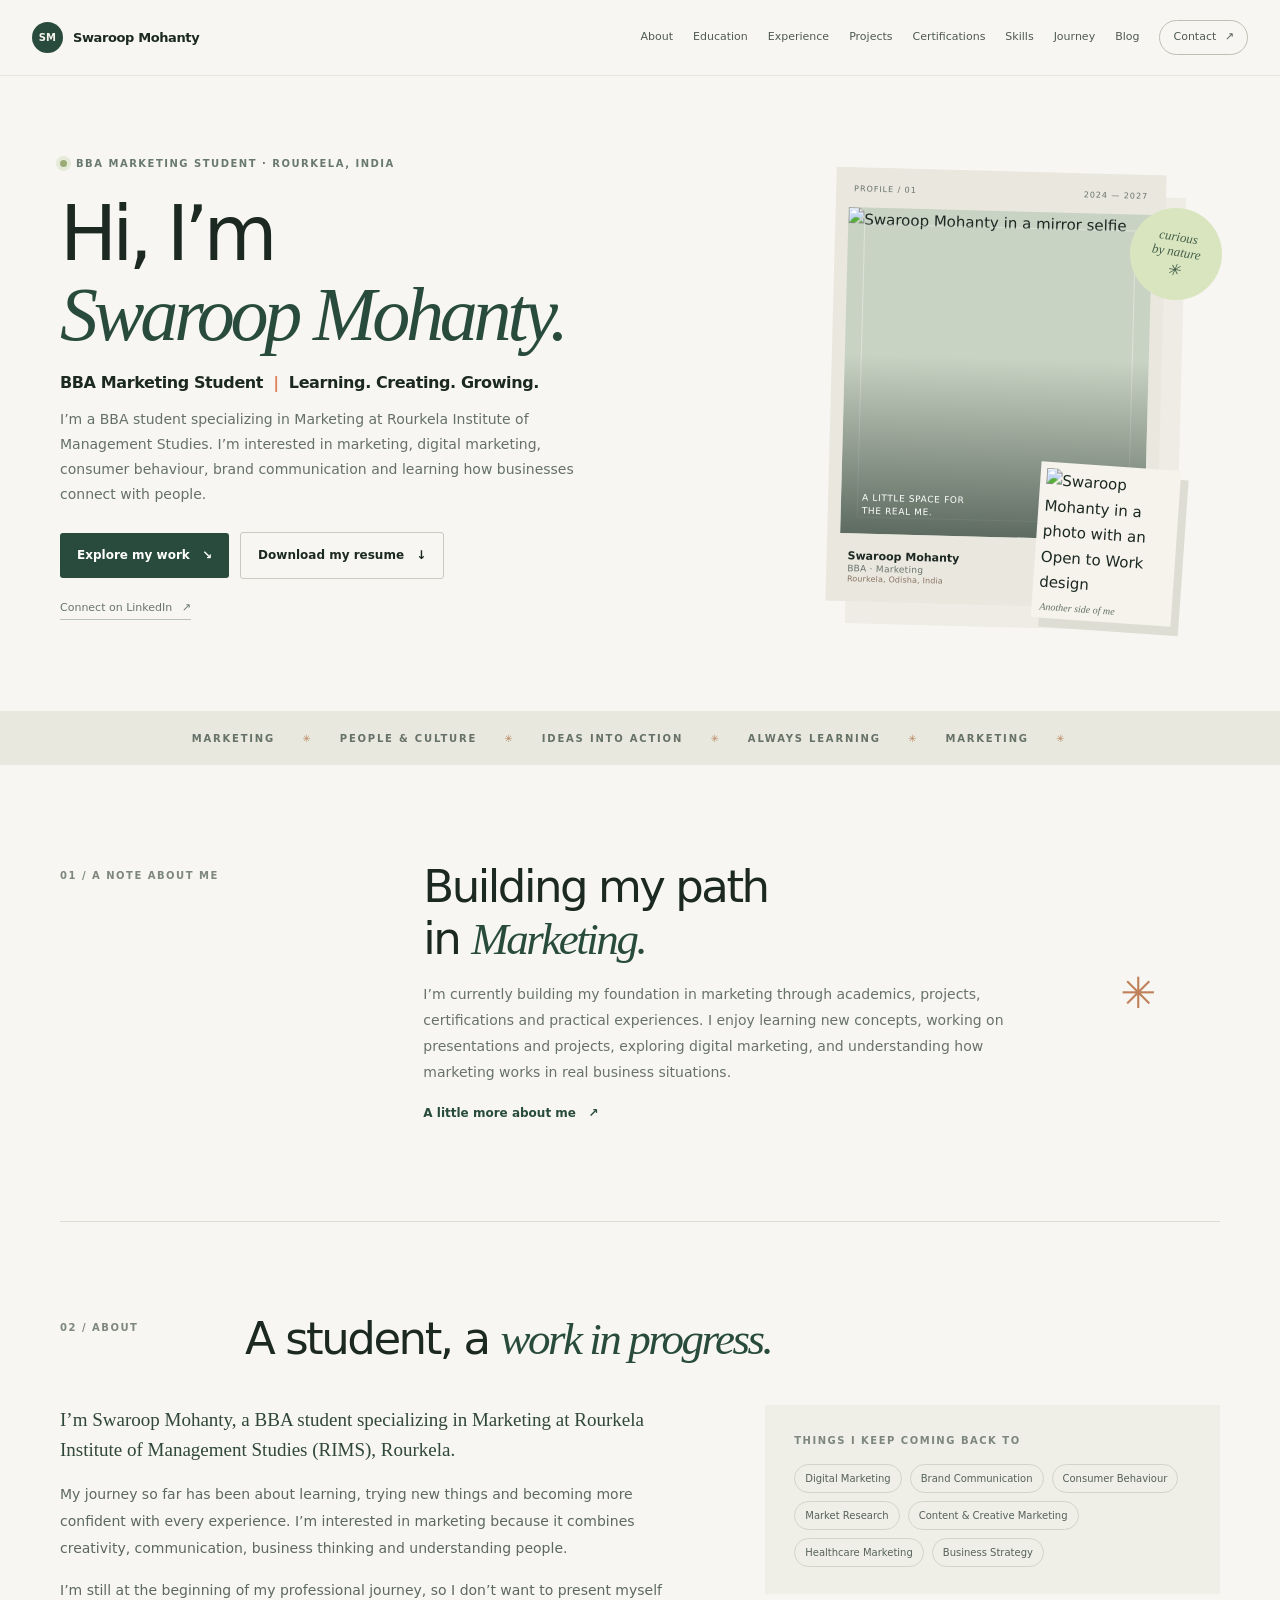
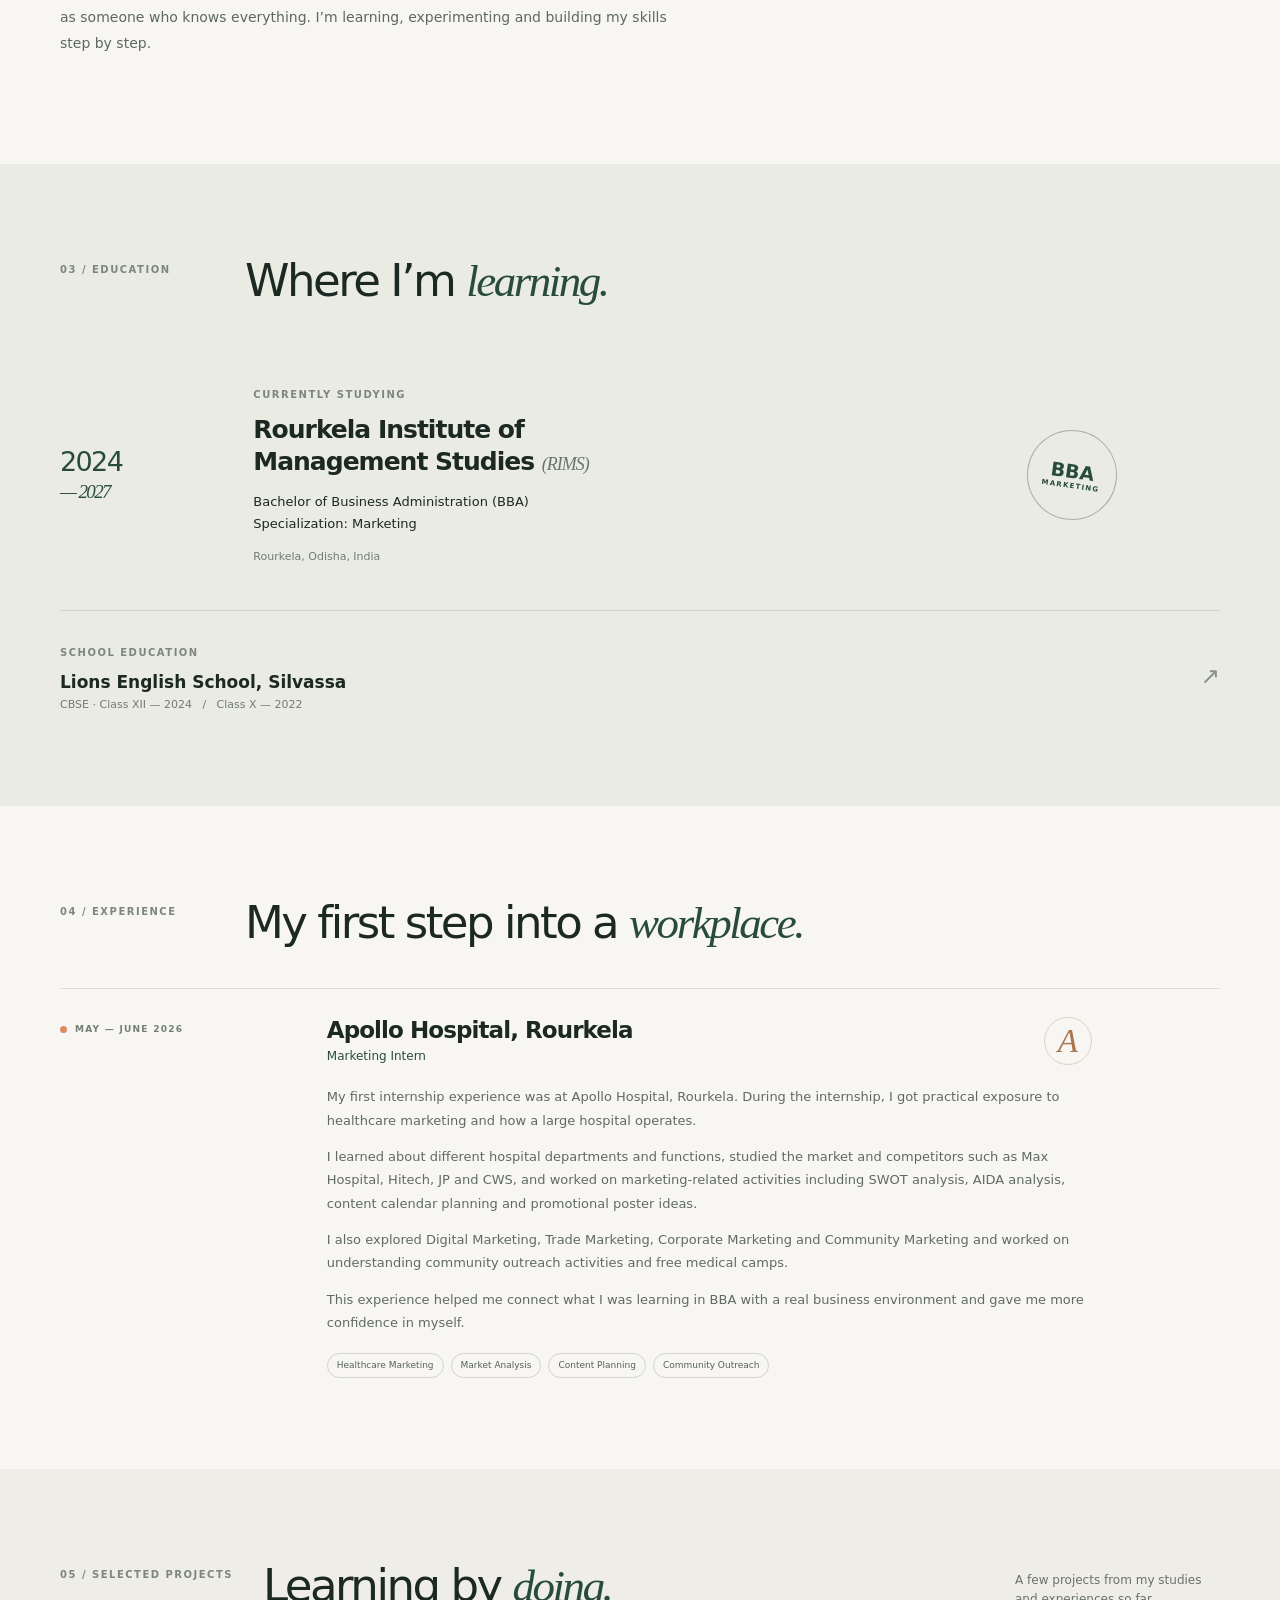
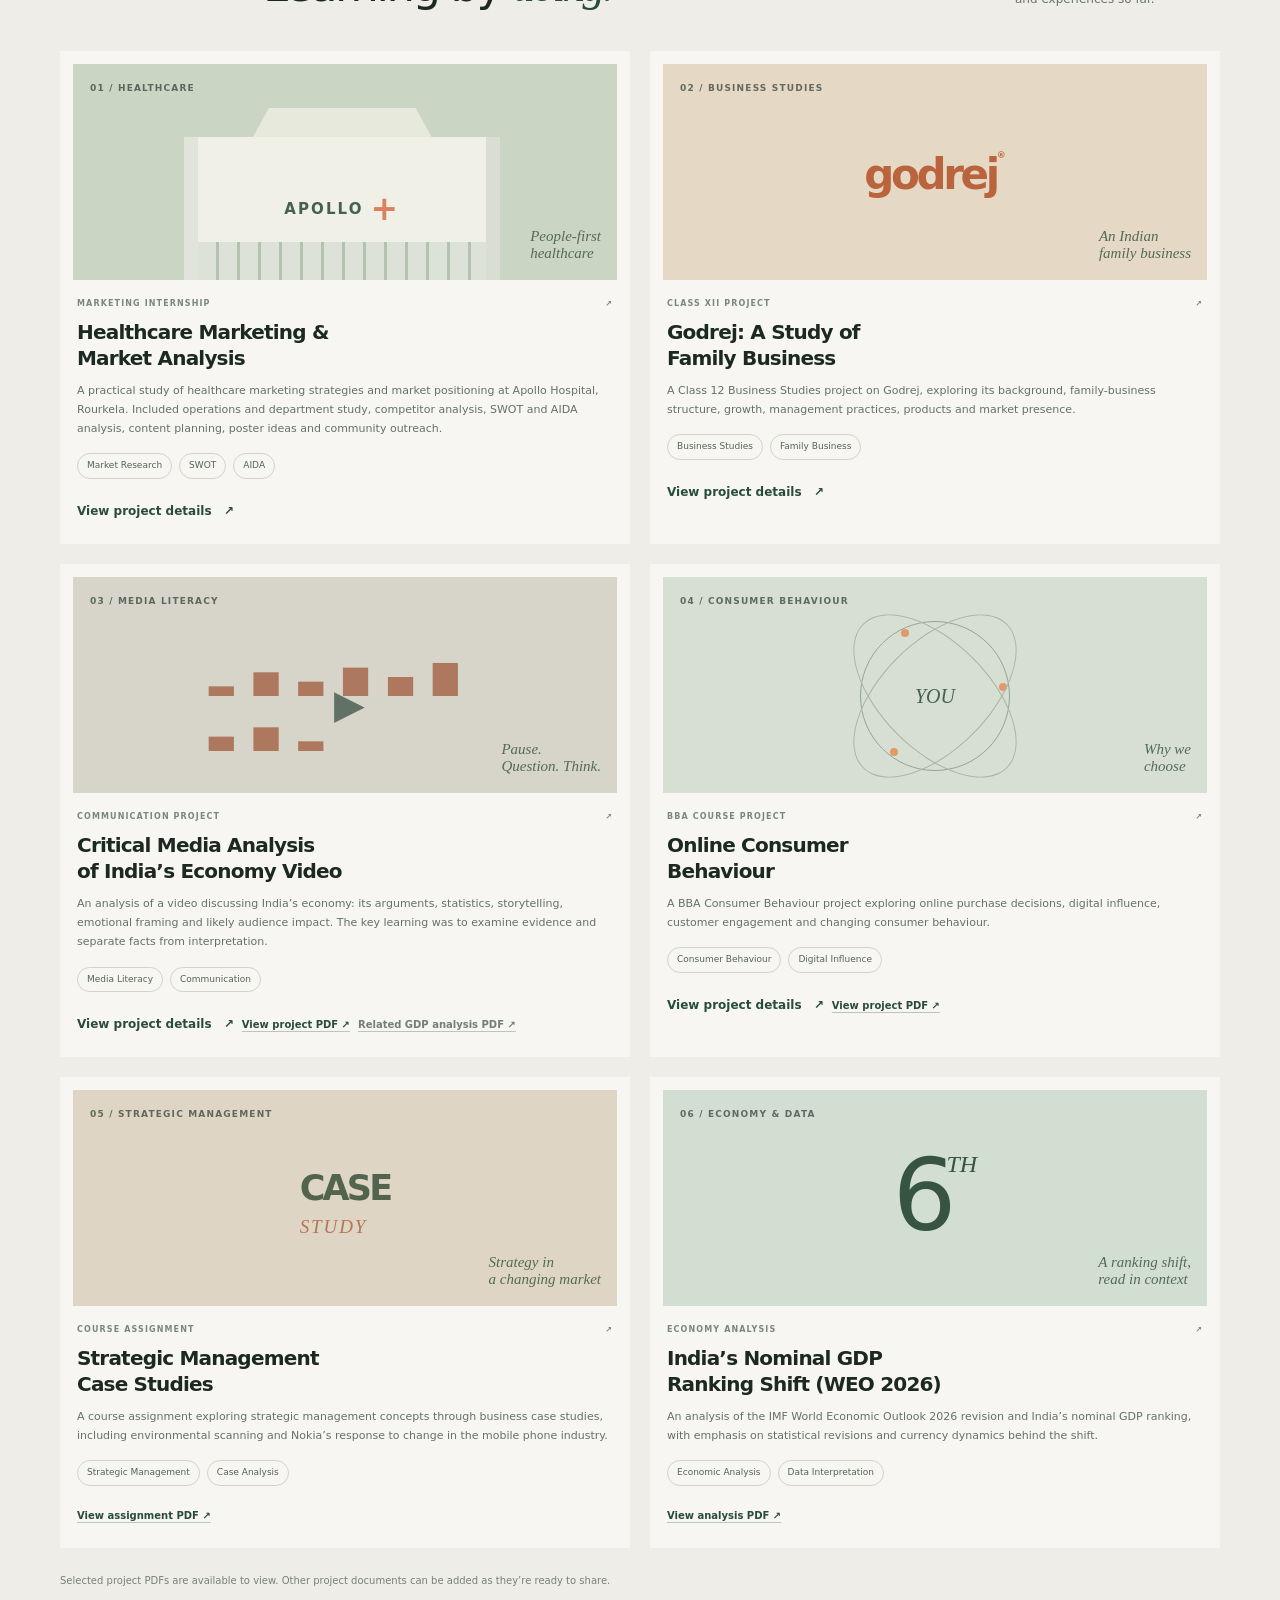
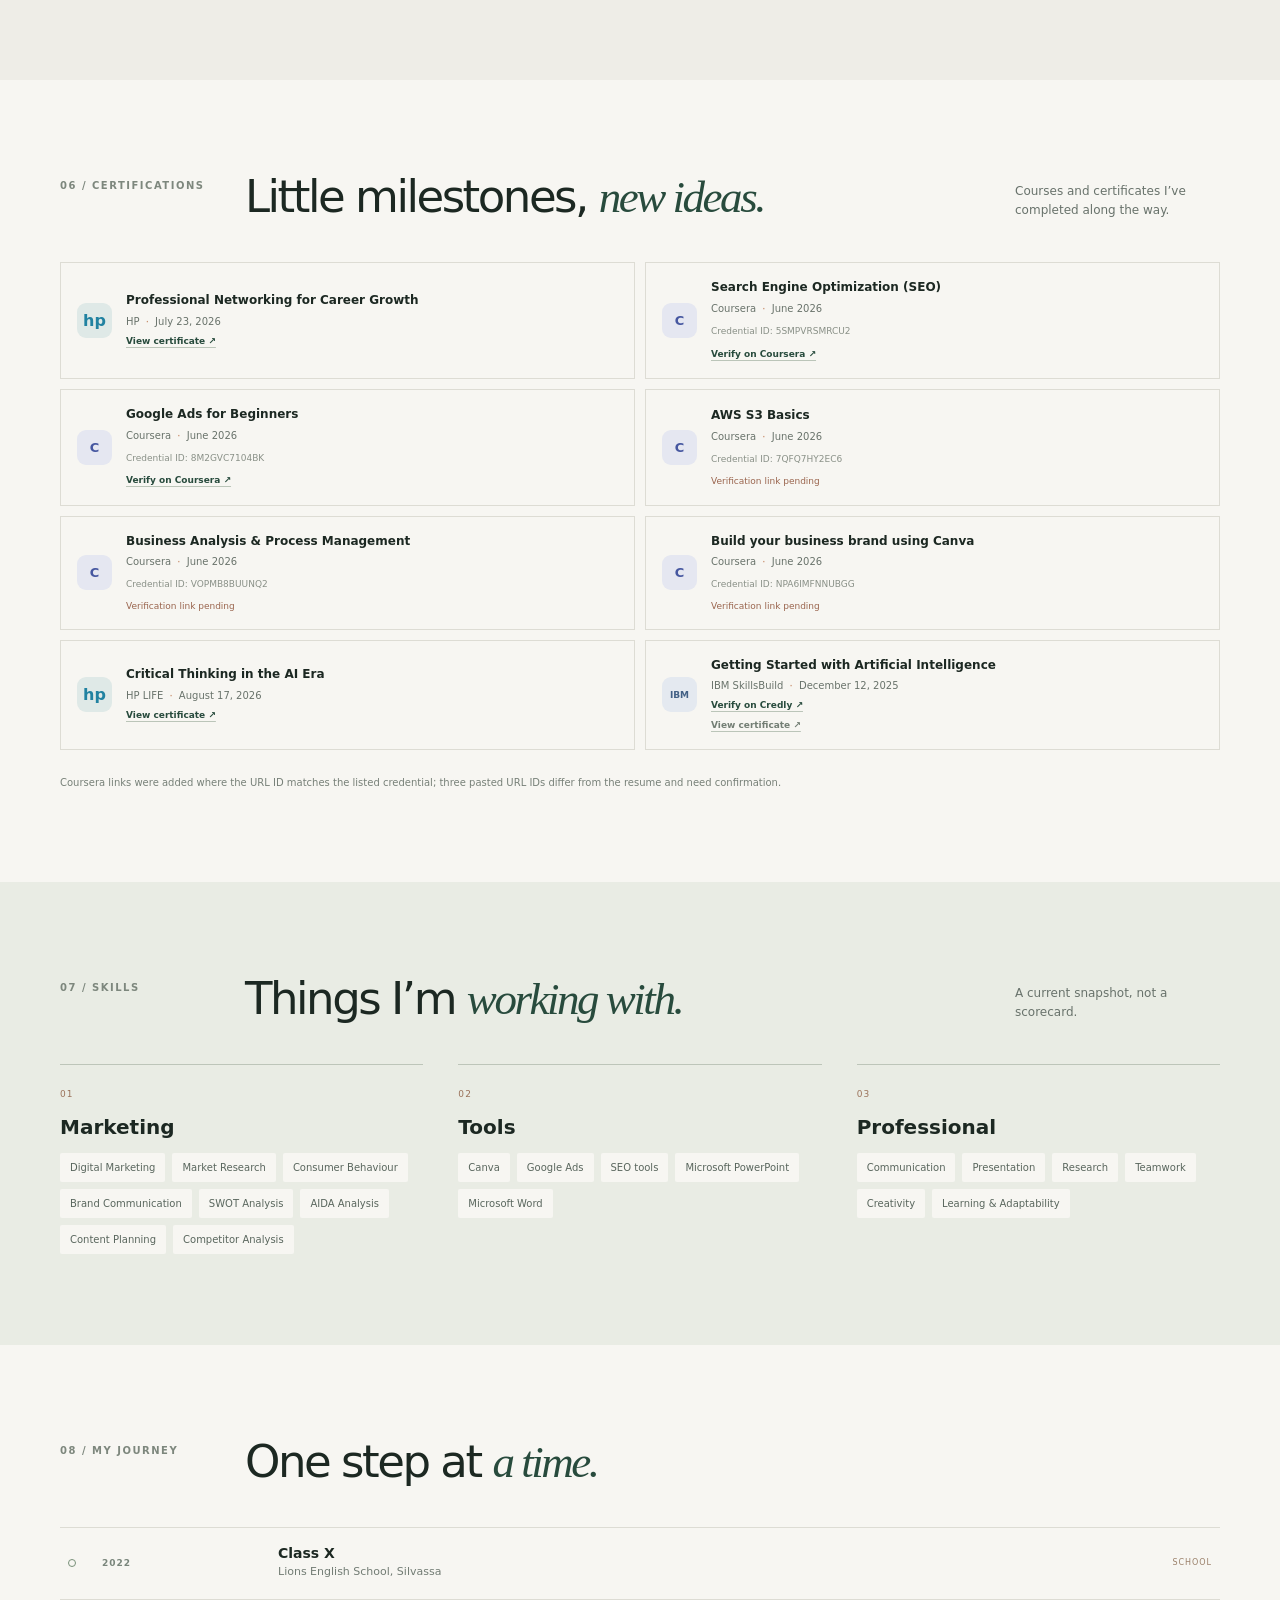
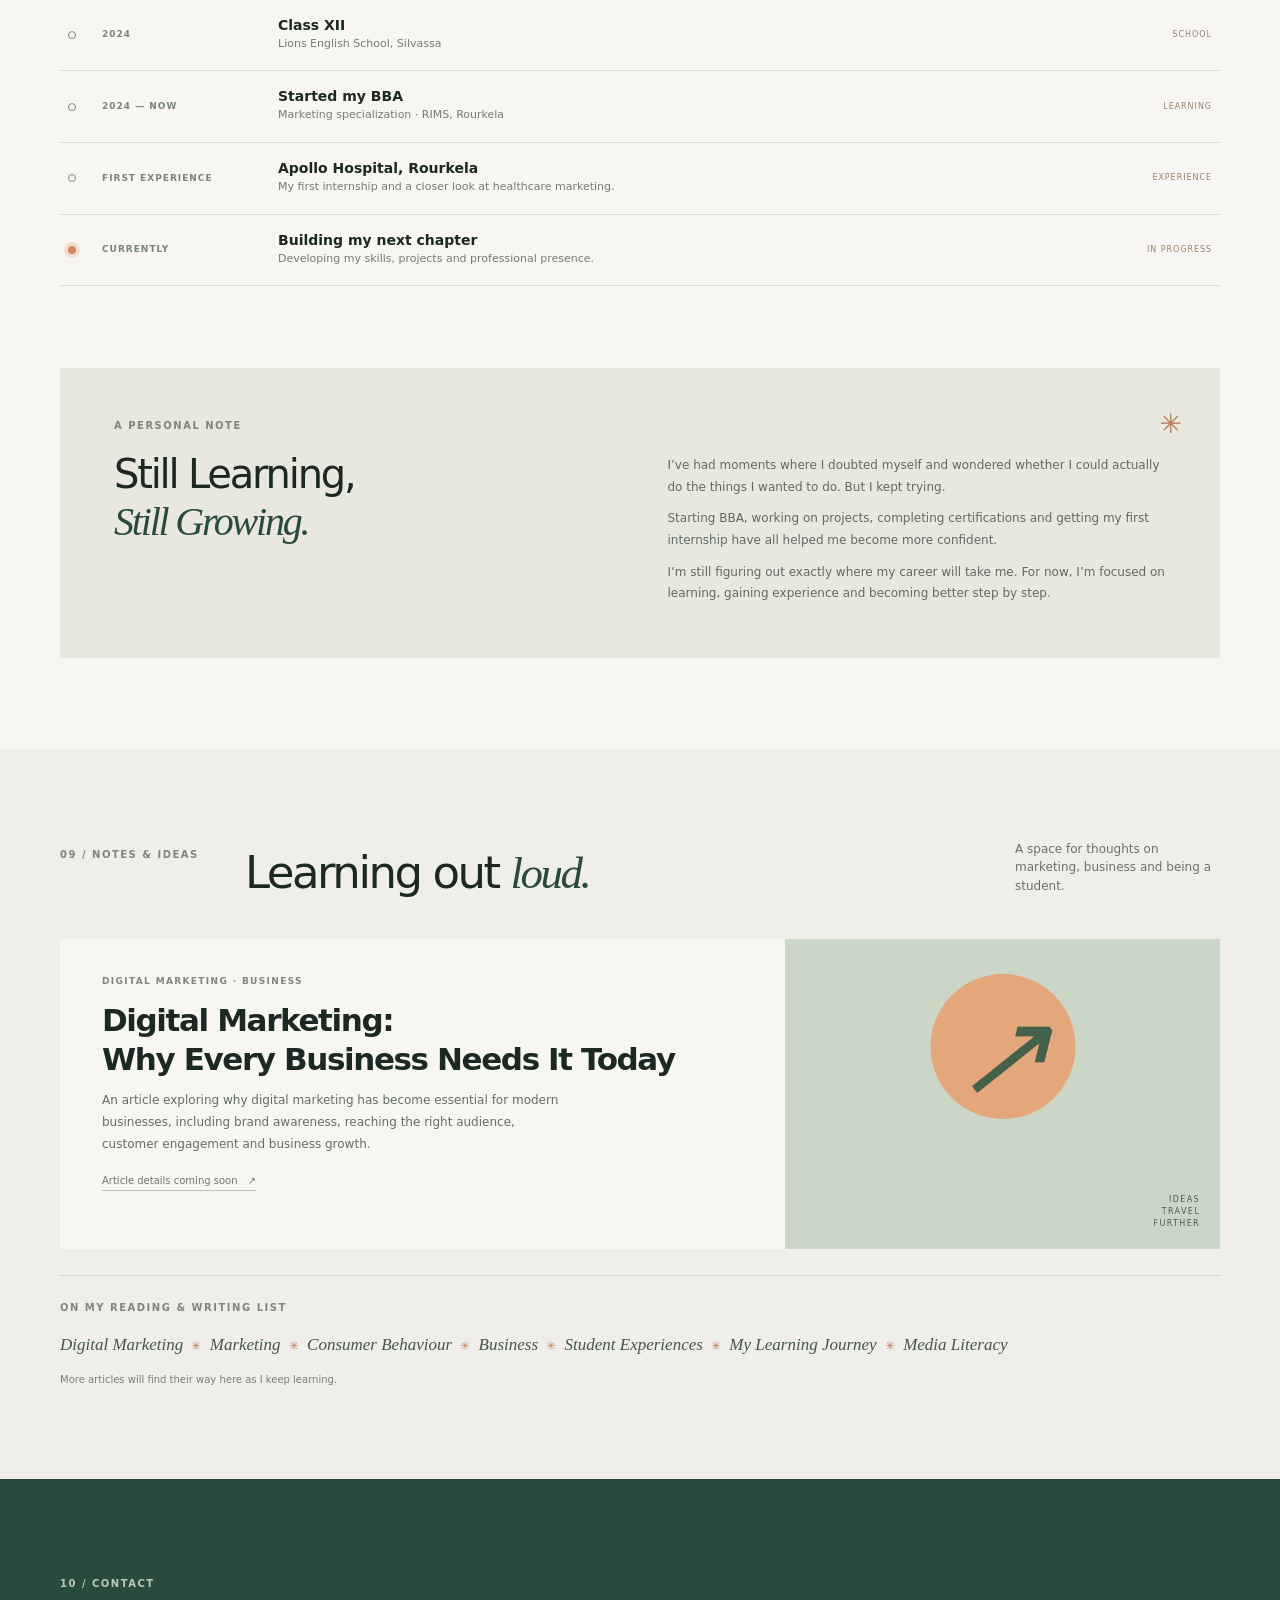
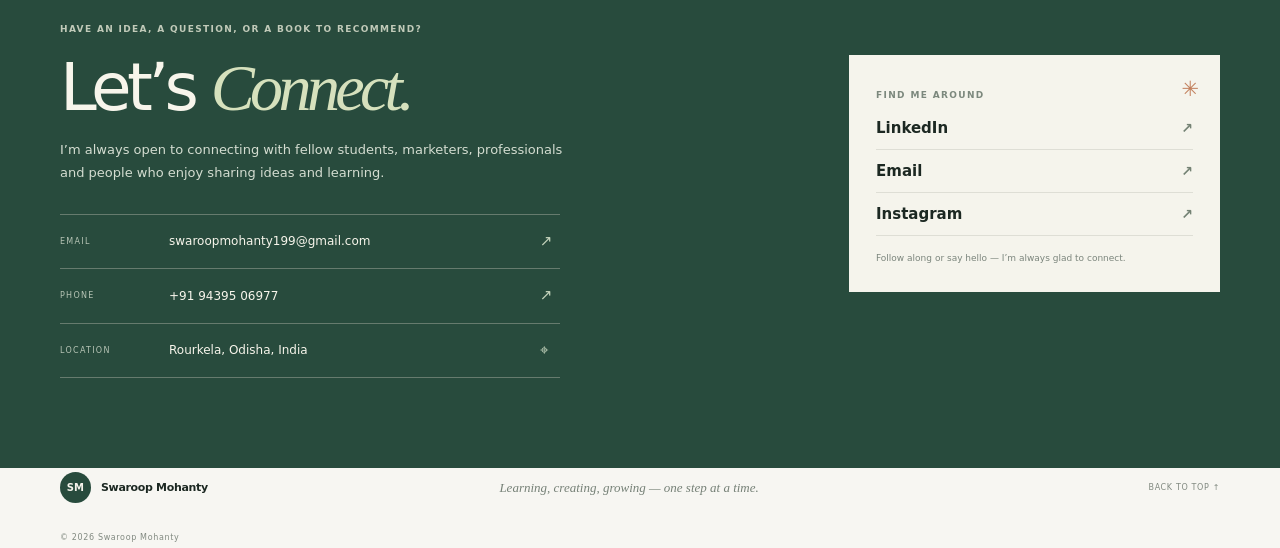
==== index.html @ 9653eb3f "Publish Swaroop Mohanty portfolio" ====
<!doctype html>
<html lang="en">
<head>
  <meta charset="utf-8"><meta name="viewport" content="width=device-width, initial-scale=1">
  <title>Swaroop Mohanty | BBA Marketing Student</title>
  <meta name="description" content="Swaroop Mohanty is a BBA Marketing student at Rourkela Institute of Management Studies, building skills in marketing, digital marketing, market research and brand communication.">
  <meta property="og:title" content="Swaroop Mohanty | BBA Marketing Student"><meta property="og:description" content="Learning, creating and growing in marketing at RIMS, Rourkela."><meta property="og:type" content="profile"><meta property="og:image" content="assets/swaroop-photo-edited.png"><meta property="og:image:alt" content="Swaroop Mohanty">
  <meta name="theme-color" content="#f7f6f2">
  <link rel="stylesheet" href="style.css">
  <script type="application/ld+json">{"@context":"https://schema.org","@type":"Person","name":"Swaroop Mohanty","jobTitle":"BBA Marketing Student","email":"mailto:swaroopmohanty199@gmail.com","telephone":"+91-9439506977","alumniOf":{"@type":"CollegeOrUniversity","name":"Rourkela Institute of Management Studies"},"address":{"@type":"PostalAddress","addressLocality":"Rourkela","addressRegion":"Odisha","addressCountry":"India"},"knowsAbout":["Marketing","Digital Marketing","Consumer Behaviour","Market Research","Brand Communication"]}</script>
</head>
<body>
<a class="skip" href="#main">Skip to content</a>
<header class="topbar"><a class="brand" href="#home" aria-label="Swaroop Mohanty home"><span class="brand-mark">SM</span><span>Swaroop Mohanty</span></a><button class="menu-toggle" aria-label="Open navigation" aria-expanded="false">☰</button><nav class="nav" aria-label="Main navigation"><a href="#about">About</a><a href="#education">Education</a><a href="#experience">Experience</a><a href="#projects">Projects</a><a href="#certifications">Certifications</a><a href="#skills">Skills</a><a href="#journey">Journey</a><a href="#blog">Blog</a><a class="nav-contact" href="#contact">Contact <span>↗</span></a></nav></header>
<main id="main">
<section class="hero section-wrap" id="home"><div class="hero-copy"><p class="eyebrow"><span class="live-dot"></span> BBA MARKETING STUDENT · ROURKELA, INDIA</p><h1>Hi, I’m<br><span>Swaroop Mohanty.</span></h1><h2>BBA Marketing Student <i>|</i> Learning. Creating. Growing.</h2><p class="intro">I’m a BBA student specializing in Marketing at Rourkela Institute of Management Studies. I’m interested in marketing, digital marketing, consumer behaviour, brand communication and learning how businesses connect with people.</p><div class="hero-actions"><a class="button primary" href="#projects">Explore my work <span>↘</span></a><a class="button secondary" href="Swaroop-Mohanty-Resume.pdf" download>Download my resume <span>↓</span></a></div><a class="linkedin-link" href="https://www.linkedin.com/in/swaroop-mohanty2006" target="_blank" rel="noopener noreferrer">Connect on LinkedIn <span>↗</span></a></div><div class="hero-visual"><div class="portrait-card"><div class="portrait-top"><span>PROFILE / 01</span><span>2024 — 2027</span></div><div class="portrait-art personal-photo"><img src="assets/swaroop-photo-edited.png" alt="Swaroop Mohanty in a mirror selfie" fetchpriority="high"><div class="portrait-caption">A little space for<br>the real me.</div></div><div class="portrait-bottom"><div><b>Swaroop Mohanty</b><span>BBA · Marketing</span><span class="portrait-location">Rourkela, Odisha, India</span></div><span class="arrow-round">↗</span></div></div><div class="sticker">curious<br>by nature <span>✳</span></div><figure class="photo-peek"><img src="assets/swaroop-open-to-work.jpg" alt="Swaroop Mohanty in a photo with an Open to Work design"><figcaption>Another side of me</figcaption></figure></div></section>
<section class="ticker" aria-label="Interests"><div>MARKETING <span>✳</span> PEOPLE & CULTURE <span>✳</span> IDEAS INTO ACTION <span>✳</span> ALWAYS LEARNING <span>✳</span> MARKETING <span>✳</span></div></section>
<section class="section-wrap intro-band"><div class="section-label">01 / A NOTE ABOUT ME</div><div><h2>Building my path<br>in <em>Marketing.</em></h2><p>I’m currently building my foundation in marketing through academics, projects, certifications and practical experiences. I enjoy learning new concepts, working on presentations and projects, exploring digital marketing, and understanding how marketing works in real business situations.</p><a class="text-link" href="#about">A little more about me <span>↗</span></a></div><div class="note-mark">✳</div></section>
<section class="section-wrap content-section" id="about"><div class="section-heading"><div class="section-label">02 / ABOUT</div><h2>A student, a <em>work in progress.</em></h2></div><div class="about-grid"><div class="about-lead"><p>I’m Swaroop Mohanty, a BBA student specializing in Marketing at Rourkela Institute of Management Studies (RIMS), Rourkela.</p><p>My journey so far has been about learning, trying new things and becoming more confident with every experience. I’m interested in marketing because it combines creativity, communication, business thinking and understanding people.</p><p>I’m still at the beginning of my professional journey, so I don’t want to present myself as someone who knows everything. I’m learning, experimenting and building my skills step by step.</p></div><div class="interest-box"><p class="eyebrow">THINGS I KEEP COMING BACK TO</p><div class="interest-list"><span>Digital Marketing</span><span>Brand Communication</span><span>Consumer Behaviour</span><span>Market Research</span><span>Content & Creative Marketing</span><span>Healthcare Marketing</span><span>Business Strategy</span></div></div></div></section>
<section class="education-section" id="education"><div class="section-wrap content-section"><div class="section-heading"><div class="section-label">03 / EDUCATION</div><h2>Where I’m <em>learning.</em></h2></div><div class="edu-feature"><div class="edu-year">2024<br><span>— 2027</span></div><div><span class="eyebrow">CURRENTLY STUDYING</span><h3>Rourkela Institute of<br>Management Studies <span>(RIMS)</span></h3><p>Bachelor of Business Administration (BBA)<br>Specialization: Marketing</p><small>Rourkela, Odisha, India</small></div><div class="edu-stamp">BBA<br><span>MARKETING</span></div></div><div class="school-row"><div><span class="eyebrow">SCHOOL EDUCATION</span><h3>Lions English School, Silvassa</h3><p>CBSE · Class XII — 2024 &nbsp; / &nbsp; Class X — 2022</p></div><span class="school-icon">↗</span></div></div></section>
<section class="section-wrap content-section" id="experience"><div class="section-heading"><div class="section-label">04 / EXPERIENCE</div><h2>My first step into a <em>workplace.</em></h2></div><article class="experience-card"><div class="exp-date"><span class="exp-dot"></span><span>MAY — JUNE 2026</span></div><div class="exp-body"><div class="exp-title"><div><h3>Apollo Hospital, Rourkela</h3><p>Marketing Intern</p></div><span class="exp-mark">A</span></div><p>My first internship experience was at Apollo Hospital, Rourkela. During the internship, I got practical exposure to healthcare marketing and how a large hospital operates.</p><p>I learned about different hospital departments and functions, studied the market and competitors such as Max Hospital, Hitech, JP and CWS, and worked on marketing-related activities including SWOT analysis, AIDA analysis, content calendar planning and promotional poster ideas.</p><p>I also explored Digital Marketing, Trade Marketing, Corporate Marketing and Community Marketing and worked on understanding community outreach activities and free medical camps.</p><p>This experience helped me connect what I was learning in BBA with a real business environment and gave me more confidence in myself.</p><div class="tag-row"><span>Healthcare Marketing</span><span>Market Analysis</span><span>Content Planning</span><span>Community Outreach</span></div></div></article></section>
<section class="projects-section" id="projects"><div class="section-wrap content-section"><div class="section-heading"><div class="section-label">05 / SELECTED PROJECTS</div><h2>Learning by <em>doing.</em></h2><p class="heading-aside">A few projects from my studies and experiences so far.</p></div><div class="project-grid">
<article class="project-card project-feature"><div class="project-cover cover-hospital"><div class="cover-index">01 / HEALTHCARE</div><div class="cover-building"><span>APOLLO</span><b>+</b></div><span class="cover-note">People-first<br>healthcare</span></div><div class="project-meta"><span>MARKETING INTERNSHIP</span><span>↗</span></div><h3>Healthcare Marketing &<br>Market Analysis</h3><p>A practical study of healthcare marketing strategies and market positioning at Apollo Hospital, Rourkela. Included operations and department study, competitor analysis, SWOT and AIDA analysis, content planning, poster ideas and community outreach.</p><div class="tag-row"><span>Market Research</span><span>SWOT</span><span>AIDA</span></div><button class="text-link project-detail" data-project="healthcare">View project details <span>↗</span></button></article>
<article class="project-card"><div class="project-cover cover-godrej"><div class="cover-index">02 / BUSINESS STUDIES</div><div class="godrej-word">godrej<span>®</span></div><span class="cover-note">An Indian<br>family business</span></div><div class="project-meta"><span>CLASS XII PROJECT</span><span>↗</span></div><h3>Godrej: A Study of<br>Family Business</h3><p>A Class 12 Business Studies project on Godrej, exploring its background, family-business structure, growth, management practices, products and market presence.</p><div class="tag-row"><span>Business Studies</span><span>Family Business</span></div><button class="text-link project-detail" data-project="godrej">View project details <span>↗</span></button></article>
<article class="project-card"><div class="project-cover cover-media"><div class="cover-index">03 / MEDIA LITERACY</div><div class="play-mark">▶</div><div class="waveform">▂ ▅ ▃ ▆ ▄ ▇ ▃ ▅ ▂</div><span class="cover-note">Pause.<br>Question. Think.</span></div><div class="project-meta"><span>COMMUNICATION PROJECT</span><span>↗</span></div><h3>Critical Media Analysis<br>of India’s Economy Video</h3><p>An analysis of a video discussing India’s economy: its arguments, statistics, storytelling, emotional framing and likely audience impact. The key learning was to examine evidence and separate facts from interpretation.</p><div class="tag-row"><span>Media Literacy</span><span>Communication</span></div><button class="text-link project-detail" data-project="media">View project details <span>↗</span></button><a class="document-link" href="documents/media-literacy-india-economy.pdf" target="_blank" rel="noopener noreferrer">View project PDF ↗</a><a class="document-link secondary-doc" href="documents/indias-nominal-gdp-ranking.pdf" target="_blank" rel="noopener noreferrer">Related GDP analysis PDF ↗</a></article>
<article class="project-card"><div class="project-cover cover-consumer"><div class="cover-index">04 / CONSUMER BEHAVIOUR</div><div class="orbit"><span>YOU</span><i></i><i></i><i></i></div><span class="cover-note">Why we<br>choose</span></div><div class="project-meta"><span>BBA COURSE PROJECT</span><span>↗</span></div><h3>Online Consumer<br>Behaviour</h3><p>A BBA Consumer Behaviour project exploring online purchase decisions, digital influence, customer engagement and changing consumer behaviour.</p><div class="tag-row"><span>Consumer Behaviour</span><span>Digital Influence</span></div><button class="text-link project-detail" data-project="consumer">View project details <span>↗</span></button><a class="document-link" href="documents/online-consumer-behaviour.pdf" target="_blank" rel="noopener noreferrer">View project PDF ↗</a></article>
<article class="project-card"><div class="project-cover cover-strategy"><div class="cover-index">05 / STRATEGIC MANAGEMENT</div><div class="strategy-mark">CASE<br><span>STUDY</span></div><span class="cover-note">Strategy in<br>a changing market</span></div><div class="project-meta"><span>COURSE ASSIGNMENT</span><span>↗</span></div><h3>Strategic Management<br>Case Studies</h3><p>A course assignment exploring strategic management concepts through business case studies, including environmental scanning and Nokia’s response to change in the mobile phone industry.</p><div class="tag-row"><span>Strategic Management</span><span>Case Analysis</span></div><a class="document-link" href="documents/strategic-management-assignment.pdf" target="_blank" rel="noopener noreferrer">View assignment PDF ↗</a></article>
<article class="project-card"><div class="project-cover cover-gdp"><div class="cover-index">06 / ECONOMY & DATA</div><div class="gdp-number">6<sup>TH</sup></div><span class="cover-note">A ranking shift,<br>read in context</span></div><div class="project-meta"><span>ECONOMY ANALYSIS</span><span>↗</span></div><h3>India’s Nominal GDP<br>Ranking Shift (WEO 2026)</h3><p>An analysis of the IMF World Economic Outlook 2026 revision and India’s nominal GDP ranking, with emphasis on statistical revisions and currency dynamics behind the shift.</p><div class="tag-row"><span>Economic Analysis</span><span>Data Interpretation</span></div><a class="document-link" href="documents/indias-nominal-gdp-ranking.pdf" target="_blank" rel="noopener noreferrer">View analysis PDF ↗</a></article>
</div><p class="project-footnote">Selected project PDFs are available to view. Other project documents can be added as they’re ready to share.</p></div></section>
<section class="section-wrap content-section" id="certifications"><div class="section-heading"><div class="section-label">06 / CERTIFICATIONS</div><h2>Little milestones, <em>new ideas.</em></h2><p class="heading-aside">Courses and certificates I’ve completed along the way.</p></div><div class="cert-grid">
<article class="cert-card"><span class="cert-icon hp">hp</span><div><h3>Professional Networking for Career Growth</h3><p>HP <span>·</span> July 23, 2026</p><a class="document-link" href="assets/certificate-hp-networking.jpeg" target="_blank" rel="noopener noreferrer">View certificate ↗</a></div></article>
<article class="cert-card"><span class="cert-icon coursera">C</span><div><h3>Search Engine Optimization (SEO)</h3><p>Coursera <span>·</span> June 2026</p><small>Credential ID: 5SMPVRSMRCU2</small><a class="document-link" href="https://www.coursera.org/account/accomplishments/verify/5SMPVRSMRCU2" target="_blank" rel="noopener noreferrer">Verify on Coursera ↗</a></div></article>
<article class="cert-card"><span class="cert-icon coursera">C</span><div><h3>Google Ads for Beginners</h3><p>Coursera <span>·</span> June 2026</p><small>Credential ID: 8M2GVC7104BK</small><a class="document-link" href="https://www.coursera.org/account/accomplishments/records/8M2GVC7104BK" target="_blank" rel="noopener noreferrer">Verify on Coursera ↗</a></div></article>
<article class="cert-card"><span class="cert-icon coursera">C</span><div><h3>AWS S3 Basics</h3><p>Coursera <span>·</span> June 2026</p><small>Credential ID: 7QFQ7HY2EC6</small><small class="verify-note">Verification link pending</small></div></article>
<article class="cert-card"><span class="cert-icon coursera">C</span><div><h3>Business Analysis & Process Management</h3><p>Coursera <span>·</span> June 2026</p><small>Credential ID: VOPMB8BUUNQ2</small><small class="verify-note">Verification link pending</small></div></article>
<article class="cert-card"><span class="cert-icon coursera">C</span><div><h3>Build your business brand using Canva</h3><p>Coursera <span>·</span> June 2026</p><small>Credential ID: NPA6IMFNNUBGG</small><small class="verify-note">Verification link pending</small></div></article>
<article class="cert-card"><span class="cert-icon hp">hp</span><div><h3>Critical Thinking in the AI Era</h3><p>HP LIFE <span>·</span> August 17, 2026</p><a class="document-link" href="assets/certificate-hp-critical-thinking.jpeg" target="_blank" rel="noopener noreferrer">View certificate ↗</a></div></article>
<article class="cert-card"><span class="cert-icon ibm">IBM</span><div><h3>Getting Started with Artificial Intelligence</h3><p>IBM SkillsBuild <span>·</span> December 12, 2025</p><a class="document-link" href="https://www.credly.com/badges/16571cff-06db-4b3b-8360-c038054971d2" target="_blank" rel="noopener noreferrer">Verify on Credly ↗</a><a class="document-link secondary-doc" href="assets/certificate-ibm-ai.jpeg" target="_blank" rel="noopener noreferrer">View certificate ↗</a></div></article>
</div><p class="project-footnote">Coursera links were added where the URL ID matches the listed credential; three pasted URL IDs differ from the resume and need confirmation.</p></section>
<section class="skills-section" id="skills"><div class="section-wrap content-section"><div class="section-heading"><div class="section-label">07 / SKILLS</div><h2>Things I’m <em>working with.</em></h2><p class="heading-aside">A current snapshot, not a scorecard.</p></div><div class="skills-grid"><article><span class="skill-number">01</span><h3>Marketing</h3><div class="skill-tags"><span>Digital Marketing</span><span>Market Research</span><span>Consumer Behaviour</span><span>Brand Communication</span><span>SWOT Analysis</span><span>AIDA Analysis</span><span>Content Planning</span><span>Competitor Analysis</span></div></article><article><span class="skill-number">02</span><h3>Tools</h3><div class="skill-tags"><span>Canva</span><span>Google Ads</span><span>SEO tools</span><span>Microsoft PowerPoint</span><span>Microsoft Word</span></div></article><article><span class="skill-number">03</span><h3>Professional</h3><div class="skill-tags"><span>Communication</span><span>Presentation</span><span>Research</span><span>Teamwork</span><span>Creativity</span><span>Learning & Adaptability</span></div></article></div></div></section>
<section class="section-wrap content-section journey-section" id="journey"><div class="section-heading"><div class="section-label">08 / MY JOURNEY</div><h2>One step at <em>a time.</em></h2></div><div class="timeline"><article><span class="timeline-dot"></span><time>2022</time><div><h3>Class X</h3><p>Lions English School, Silvassa</p></div><span class="timeline-kind">SCHOOL</span></article><article><span class="timeline-dot"></span><time>2024</time><div><h3>Class XII</h3><p>Lions English School, Silvassa</p></div><span class="timeline-kind">SCHOOL</span></article><article><span class="timeline-dot"></span><time>2024 — NOW</time><div><h3>Started my BBA</h3><p>Marketing specialization · RIMS, Rourkela</p></div><span class="timeline-kind">LEARNING</span></article><article><span class="timeline-dot"></span><time>FIRST EXPERIENCE</time><div><h3>Apollo Hospital, Rourkela</h3><p>My first internship and a closer look at healthcare marketing.</p></div><span class="timeline-kind">EXPERIENCE</span></article><article><span class="timeline-dot current"></span><time>CURRENTLY</time><div><h3>Building my next chapter</h3><p>Developing my skills, projects and professional presence.</p></div><span class="timeline-kind">IN PROGRESS</span></article></div><div class="growth-card"><div class="growth-flower">✳</div><div class="section-label">A PERSONAL NOTE</div><h2>Still Learning,<br><em>Still Growing.</em></h2><div><p>I’ve had moments where I doubted myself and wondered whether I could actually do the things I wanted to do. But I kept trying.</p><p>Starting BBA, working on projects, completing certifications and getting my first internship have all helped me become more confident.</p><p>I’m still figuring out exactly where my career will take me. For now, I’m focused on learning, gaining experience and becoming better step by step.</p></div></div></section>
<section class="blog-section" id="blog"><div class="section-wrap content-section"><div class="section-heading"><div class="section-label">09 / NOTES & IDEAS</div><h2>Learning out <em>loud.</em></h2><p class="heading-aside">A space for thoughts on marketing, business and being a student.</p></div><article class="blog-card"><div class="blog-date"><span>FEATURED ARTICLE</span><span>01</span></div><div class="blog-content"><p class="eyebrow">DIGITAL MARKETING · BUSINESS</p><h3>Digital Marketing:<br>Why Every Business Needs It Today</h3><p>An article exploring why digital marketing has become essential for modern businesses, including brand awareness, reaching the right audience, customer engagement and business growth.</p><span class="read-link">Article details coming soon <span>↗</span></span></div><div class="blog-art"><div class="blog-sun"></div><div class="blog-chart">↗</div><div class="blog-art-label">IDEAS<br>TRAVEL<br>FURTHER</div></div></article><div class="future-posts"><span class="eyebrow">ON MY READING & WRITING LIST</span><div>Digital Marketing <i>✳</i> Marketing <i>✳</i> Consumer Behaviour <i>✳</i> Business <i>✳</i> Student Experiences <i>✳</i> My Learning Journey <i>✳</i> Media Literacy</div><p>More articles will find their way here as I keep learning.</p></div></div></section>
<section class="contact-section" id="contact"><div class="section-wrap contact-wrap"><div><div class="section-label">10 / CONTACT</div><p class="eyebrow">HAVE AN IDEA, A QUESTION, OR A BOOK TO RECOMMEND?</p><h2>Let’s <em>Connect.</em></h2><p class="contact-copy">I’m always open to connecting with fellow students, marketers, professionals and people who enjoy sharing ideas and learning.</p><div class="contact-links"><a class="contact-item" href="mailto:swaroopmohanty199@gmail.com"><span>EMAIL</span><b>swaroopmohanty199@gmail.com</b><i>↗</i></a><a class="contact-item" href="tel:+919439506977"><span>PHONE</span><b>+91 94395 06977</b><i>↗</i></a><div class="contact-item"><span>LOCATION</span><b>Rourkela, Odisha, India</b><i>⌖</i></div></div></div><aside class="connect-card"><span class="connect-spark">✳</span><span class="eyebrow">FIND ME AROUND</span><a href="https://www.linkedin.com/in/swaroop-mohanty2006" target="_blank" rel="noopener noreferrer" class="placeholder-link">LinkedIn <span>↗</span></a><a href="mailto:swaroopmohanty199@gmail.com" class="placeholder-link">Email <span>↗</span></a><a href="https://www.instagram.com/mr.swaroop_mohanty/" target="_blank" rel="noopener noreferrer" class="placeholder-link">Instagram <span>↗</span></a><p>Follow along or say hello — I’m always glad to connect.</p></aside></div></section>
</main><footer class="footer"><div class="section-wrap"><a class="brand" href="#home"><span class="brand-mark">SM</span><span>Swaroop Mohanty</span></a><p>Learning, creating, growing — one step at a time.</p><a href="#home" class="back-top">BACK TO TOP ↑</a><small>© 2026 Swaroop Mohanty</small></div></footer>
<dialog class="project-dialog"><button class="dialog-close" aria-label="Close">×</button><p class="eyebrow dialog-eyebrow"></p><h2 class="dialog-title"></h2><p class="dialog-copy"></p><div class="dialog-tags"></div><p class="dialog-note">Project documents aren’t available to share yet.</p></dialog>
<script src="script.js"></script>
</body></html>
---- style.css ----
:root{--paper:#f7f6f2;--ink:#1c2822;--muted:#68726b;--green:#284b3d;--lime:#d9e5bf;--orange:#df8158;--line:#dddcd4;--serif:Georgia,'Times New Roman',serif;--sans:system-ui,-apple-system,'Segoe UI',sans-serif;--display:system-ui,-apple-system,'Segoe UI',sans-serif}*{box-sizing:border-box}html{scroll-behavior:smooth;scroll-padding-top:90px}body{margin:0;background:var(--paper);color:var(--ink);font-family:var(--sans);font-size:15px;line-height:1.7}a{color:inherit;text-decoration:none}button{font:inherit}.skip{position:absolute;top:-60px;left:12px;background:#fff;padding:10px 16px;z-index:99}.skip:focus{top:12px}.section-wrap{width:min(1160px,calc(100% - 64px));margin-inline:auto}.topbar{height:76px;display:flex;align-items:center;justify-content:space-between;padding:0 max(32px,calc((100% - 1320px)/2));border-bottom:1px solid #e7e5de;background:rgba(247,246,242,.95);position:sticky;top:0;z-index:20}.brand{display:flex;align-items:center;gap:10px;font:700 13px var(--display);letter-spacing:-.03em}.brand-mark{width:31px;height:31px;background:var(--green);color:#f6f4ec;border-radius:50%;display:grid;place-items:center;font-size:10px;letter-spacing:.02em}.nav{display:flex;align-items:center;gap:20px}.nav a{font-size:11px;color:#505a53}.nav a:hover,.text-link:hover,.linkedin-link:hover{color:#9d5638}.nav-contact{border:1px solid #bebfb5;padding:7px 13px;border-radius:22px}.nav-contact span{padding-left:5px}.menu-toggle{display:none;border:0;background:none;color:var(--ink);font-size:22px}.hero{min-height:635px;display:grid;grid-template-columns:1.2fr .8fr;align-items:center;padding-block:72px 84px;gap:42px}.eyebrow,.section-label{font-size:10px;font-weight:700;letter-spacing:.15em;color:#7d877d}.hero .eyebrow{display:flex;align-items:center;gap:9px;color:#697970}.live-dot{width:7px;height:7px;background:#9aab76;border-radius:50%;box-shadow:0 0 0 4px #e5ebd8}h1,h2,h3,p{margin-top:0}h1{font:500 clamp(47px,6.3vw,76px)/1.06 var(--display);letter-spacing:-.065em;margin:22px 0 18px}h1 span{color:var(--green);font-family:var(--serif);font-weight:400;font-style:italic;letter-spacing:-.055em}.hero-copy h2{font:600 16px var(--display);letter-spacing:-.025em;margin-bottom:15px}.hero-copy h2 i{color:var(--orange);font-style:normal;padding-inline:5px}.intro{color:#657068;max-width:515px;font-size:14px;line-height:1.8}.hero-actions{display:flex;align-items:center;gap:11px;margin-top:25px;flex-wrap:wrap}.button{font-size:12px;font-weight:600;padding:12px 17px;border-radius:3px;transition:transform .2s,background .2s}.button:hover{transform:translateY(-2px)}.button span{padding-left:8px}.primary{background:var(--green);color:#fff}.primary:hover{background:#1f3c31}.secondary{border:1px solid #c9cbc2}.linkedin-link{display:inline-block;font-size:11px;color:#68756c;margin-top:20px;border-bottom:1px solid #bac1b8;padding-bottom:2px}.linkedin-link span{margin-left:6px}.hero-visual{position:relative;display:grid;place-items:center;min-height:440px}.portrait-card{width:min(330px,100%);padding:13px 13px 0;background:#e9e7de;box-shadow:20px 22px 0 #eeece5;transform:rotate(1.5deg)}.portrait-top,.portrait-bottom{display:flex;justify-content:space-between;align-items:center;font-size:8px;letter-spacing:.12em;color:#68736b}.portrait-top{padding:2px 5px 11px}.portrait-art{height:326px;background:#c9d3c4;position:relative;overflow:hidden;display:grid;place-items:center}.portrait-art:before{content:'';position:absolute;inset:16px;border:1px solid rgba(255,255,255,.35)}.sun{position:absolute;width:175px;height:175px;border-radius:50%;background:#e9ae7d;top:34px;right:30px;opacity:.93}.portrait-art:after{content:'';position:absolute;bottom:-50px;left:-25px;width:390px;height:210px;background:var(--green);border-radius:50% 50% 0 0}.portrait-initials{font:500 77px var(--serif);color:#f8f5e8;z-index:1;transform:translateY(21px);letter-spacing:-.1em}.portrait-caption{z-index:2;position:absolute;bottom:16px;left:21px;color:#fff;font-size:9px;line-height:1.45;letter-spacing:.07em;text-transform:uppercase}.portrait-bottom{height:60px;padding:0 8px}.portrait-bottom div{display:grid}.portrait-bottom b{color:var(--ink);font:700 11px var(--display);letter-spacing:0}.portrait-bottom span{font-size:9px;letter-spacing:.03em}.arrow-round{width:24px;height:24px;border:1px solid #9ba39b;border-radius:50%;display:grid;place-items:center}.sticker{position:absolute;top:40px;right:-2px;background:var(--lime);width:92px;height:92px;border-radius:50%;display:grid;place-content:center;text-align:center;font:italic 13px/1.2 var(--serif);transform:rotate(9deg);color:#45604a}.sticker span{font-size:16px}.scribble{position:absolute;bottom:25px;left:-3px;font:italic 14px/1.25 var(--serif);color:#8d6b56;transform:rotate(-7deg)}.ticker{height:54px;background:#e9e8df;overflow:hidden;display:flex;align-items:center;white-space:nowrap;color:#667168;font-size:10px;letter-spacing:.18em;font-weight:700}.ticker div{min-width:100%;text-align:center}.ticker span{color:#b8855d;margin:0 22px}.intro-band{display:grid;grid-template-columns:1fr 2fr .3fr;gap:30px;padding-block:96px;border-bottom:1px solid var(--line)}.section-label{padding-top:6px}.intro-band h2,.section-heading h2,.growth-card h2{font:500 clamp(31px,4vw,45px)/1.16 var(--display);letter-spacing:-.055em;margin:0 0 17px}.intro-band h2 em,.section-heading h2 em,.growth-card h2 em,.contact-wrap h2 em{font-family:var(--serif);font-weight:400;color:var(--green)}.intro-band p{max-width:600px;color:var(--muted);font-size:14px;line-height:1.85}.text-link{border:0;background:none;padding:0;color:var(--green);font-size:12px;font-weight:700;cursor:pointer}.text-link span{padding-left:8px}.note-mark{font-size:43px;color:#bf805a;align-self:center}.content-section{padding-block:91px}.section-heading{display:flex;align-items:end;gap:30px;margin-bottom:39px}.section-heading .section-label{align-self:start;min-width:155px}.section-heading h2{margin-bottom:0;flex:1}.heading-aside{font-size:12px;color:var(--muted);max-width:205px;margin-bottom:4px;line-height:1.55}.about-grid{display:grid;grid-template-columns:1.15fr .85fr;gap:90px}.about-lead{max-width:610px}.about-lead p{font-size:14px;color:#5d6861;line-height:1.9;margin-bottom:16px}.about-lead p:first-child{font:400 19px/1.6 var(--serif);color:#30473a}.interest-box{background:#efeee7;padding:27px 29px;align-self:start}.interest-box .eyebrow{margin-bottom:15px}.interest-list{display:flex;flex-wrap:wrap;gap:8px}.interest-list span,.tag-row span{border:1px solid #d2d4cb;border-radius:20px;padding:5px 10px;font-size:10px;color:#556258}.education-section{background:#eaece4}.edu-feature{display:grid;grid-template-columns:.5fr 2fr .5fr;align-items:center;padding:35px 0 42px;border-bottom:1px solid #d0d4ca}.edu-year{font:500 27px/1 var(--display);letter-spacing:-.06em;color:var(--green)}.edu-year span{font-family:var(--serif);font-style:italic;font-size:19px}.edu-feature h3{font:600 25px/1.3 var(--display);letter-spacing:-.04em;margin:7px 0 12px}.edu-feature h3 span{font:italic 400 18px var(--serif);color:#68776a}.edu-feature p{font-size:13px;line-height:1.7;margin-bottom:8px}.edu-feature small,.school-row p{color:#727c72;font-size:11px}.edu-stamp{width:90px;height:90px;border:1px solid #a7b1a2;border-radius:50%;display:grid;align-content:center;text-align:center;font:600 19px var(--display);color:var(--green);transform:rotate(8deg)}.edu-stamp span{font-size:7px;letter-spacing:.18em}.school-row{display:flex;justify-content:space-between;align-items:center;padding:28px 0 0}.school-row h3{font:600 17px var(--display);margin:7px 0 4px}.school-row p{margin:0}.school-icon{font-size:23px;color:#839083}.experience-card{display:grid;grid-template-columns:.46fr 1.54fr;border-top:1px solid var(--line);padding-top:28px}.exp-date{display:flex;align-items:flex-start;gap:8px;font-size:9px;font-weight:700;letter-spacing:.14em;color:#748074;padding-top:5px}.exp-dot{width:7px;height:7px;background:#df885f;border-radius:50%;margin-top:4px}.exp-body{max-width:765px}.exp-title{display:flex;justify-content:space-between;align-items:center;margin-bottom:19px}.exp-title h3{font:600 23px var(--display);letter-spacing:-.04em;margin:0 0 3px}.exp-title p{color:var(--green);font-size:12px;margin:0}.exp-mark{font:italic 33px var(--serif);color:#a97651;width:48px;height:48px;border:1px solid #ded2c0;border-radius:50%;display:grid;place-items:center}.exp-body>p{font-size:13px;line-height:1.8;color:#606a63;margin-bottom:13px}.tag-row{display:flex;gap:7px;flex-wrap:wrap;margin-top:18px}.tag-row span{font-size:9px;padding:4px 9px}.projects-section{background:#eeede7}.project-grid{display:grid;grid-template-columns:repeat(2,1fr);gap:20px}.project-card{background:var(--paper);padding:13px 13px 21px}.project-cover{height:216px;position:relative;overflow:hidden;padding:17px}.cover-index{font-size:9px;letter-spacing:.13em;font-weight:700;color:rgba(35,51,42,.68)}.cover-hospital{background:#cbd5c4}.cover-building{position:absolute;bottom:0;left:23%;height:143px;width:53%;background:#f1f0e7;display:flex;align-items:center;justify-content:center;box-shadow:14px 0 #d9ddd2,-14px 0 #e1e4da;color:#43614e;font:700 15px var(--display);letter-spacing:.14em}.cover-building:before{content:'';position:absolute;top:-29px;width:62%;height:29px;background:#e7e9dd;clip-path:polygon(9% 0,91% 0,100% 100%,0 100%)}.cover-building:after{content:'';position:absolute;bottom:0;height:38px;width:100%;background:repeating-linear-gradient(90deg,transparent 0 18px,#b4c2b0 18px 21px),linear-gradient(#dce2d7,#dce2d7)}.cover-building b{font-size:33px;color:#db815e;margin-left:7px}.cover-note{position:absolute;right:16px;bottom:19px;font:italic 15px/1.1 var(--serif);color:#536b55}.cover-godrej{background:#e5d9c6}.godrej-word{position:absolute;left:50%;top:51%;transform:translate(-50%,-50%);font:700 42px var(--display);letter-spacing:-.08em;color:#ba643d}.godrej-word span{font-size:9px;vertical-align:top;letter-spacing:0}.cover-media{background:#d7d4c9}.play-mark{position:absolute;left:48%;top:43%;font-size:40px;color:#627166}.waveform{position:absolute;bottom:34px;left:50%;transform:translateX(-50%);font-size:32px;letter-spacing:5px;color:#ad785d}.cover-consumer{background:#d6dfd2}.orbit{position:absolute;width:150px;height:150px;border:1px solid #93a594;border-radius:50%;left:50%;top:55%;transform:translate(-50%,-50%);display:grid;place-items:center;color:#45634e;font:italic 20px var(--serif)}.orbit:before,.orbit:after{content:'';position:absolute;border:1px solid #a8b5a5;border-radius:50%;inset:20px -28px;transform:rotate(45deg)}.orbit:after{transform:rotate(-45deg)}.orbit i{position:absolute;width:8px;height:8px;border-radius:50%;background:#e3986a}.orbit i:nth-of-type(1){top:7px;left:40px}.orbit i:nth-of-type(2){right:2px;top:61px}.orbit i:nth-of-type(3){bottom:14px;left:29px}.project-meta{display:flex;justify-content:space-between;margin:17px 4px 8px;font-size:8px;font-weight:700;letter-spacing:.14em;color:#7b867d}.project-card h3{font:600 20px/1.3 var(--display);letter-spacing:-.04em;margin:0 4px 10px}.project-card>p{font-size:11px;line-height:1.75;color:#657068;margin:0 4px}.project-card .tag-row{margin:15px 4px}.project-card>.text-link{margin:7px 4px 0}.project-footnote{margin:24px 0 0;color:#778078;font-size:10px}.cert-grid{display:grid;grid-template-columns:repeat(2,1fr);gap:10px}.cert-card{display:flex;align-items:center;gap:14px;border:1px solid var(--line);padding:16px;min-height:83px}.cert-icon{width:35px;height:35px;flex:0 0 auto;border-radius:9px;display:grid;place-items:center;font:700 13px var(--display)}.cert-icon.hp{background:#dfe9e7;color:#2182a1;font-size:16px}.cert-icon.coursera{background:#e5e7f1;color:#4657a0}.cert-icon.ibm{background:#e4e9f0;color:#426085;font-size:9px}.cert-card h3{font:600 12px/1.4 var(--display);margin:0 0 4px}.cert-card p{font-size:10px;color:#69736b;margin:0}.cert-card p span{color:#c1805a;padding-inline:3px}.cert-card small{font-size:9px;color:#899087}.cert-arrow{font-size:14px;color:#899187;margin-left:auto;align-self:flex-start}.skills-section{background:#e9ece4}.skills-grid{display:grid;grid-template-columns:repeat(3,1fr);gap:35px}.skills-grid article{border-top:1px solid #bdc5b9;padding-top:15px}.skill-number{font-size:9px;color:#9a725a;letter-spacing:.12em}.skills-grid h3{font:600 20px var(--display);margin:9px 0 14px}.skill-tags{display:flex;flex-wrap:wrap;gap:7px}.skill-tags span{background:#f7f6f2;padding:6px 10px;border-radius:2px;font-size:10px;color:#59665d}.timeline{border-top:1px solid var(--line);margin:8px 0 82px}.timeline article{display:grid;grid-template-columns:18px 160px 1fr 110px;align-items:center;gap:16px;border-bottom:1px solid var(--line);padding:17px 8px;position:relative}.timeline-dot{height:8px;width:8px;border:1px solid #789079;border-radius:50%;background:var(--paper)}.timeline-dot.current{background:#d9855d;border:0;box-shadow:0 0 0 4px #f1e1d7}.timeline time{font-size:9px;font-weight:700;letter-spacing:.11em;color:#79857b}.timeline h3{font:600 14px var(--display);margin:0 0 2px}.timeline p{font-size:11px;color:#727c74;margin:0}.timeline-kind{text-align:right;font-size:8px;letter-spacing:.12em;color:#9b806a}.growth-card{background:#e9e8df;padding:43px 54px;display:grid;grid-template-columns:1fr 1fr;gap:0 55px;position:relative}.growth-card .section-label{grid-column:1/-1;margin-bottom:17px}.growth-card h2{font-size:40px;margin:0}.growth-card>div:nth-last-child(1){padding-top:4px}.growth-card p{font-size:12px;color:#606b63;line-height:1.8;margin-bottom:10px}.growth-flower{position:absolute;right:38px;top:33px;font-size:27px;color:#b57c5d}.blog-section{background:#efeee8}.blog-card{display:grid;grid-template-columns:1.25fr .75fr;background:var(--paper);min-height:310px}.blog-content{padding:35px 42px}.blog-content .eyebrow{font-size:9px}.blog-content h3{font:600 clamp(22px,3vw,31px)/1.25 var(--display);letter-spacing:-.045em;margin:12px 0}.blog-content>p:not(.eyebrow){max-width:465px;font-size:12px;line-height:1.8;color:#626e65}.read-link{font-size:10px;color:#6c786e;border-bottom:1px solid #bcc2b9;padding-bottom:4px}.read-link span{margin-left:7px}.blog-date{position:absolute;margin:16px 0 0 18px;writing-mode:vertical-rl;display:none}.blog-art{background:#cbd6c6;position:relative;overflow:hidden;min-height:270px}.blog-sun{position:absolute;width:145px;height:145px;background:#e4a77c;border-radius:50%;top:35px;left:50%;transform:translateX(-50%)}.blog-chart{position:absolute;top:47px;left:50%;transform:translateX(-50%);font:italic 118px var(--serif);color:#46614b}.blog-art-label{position:absolute;bottom:19px;right:20px;font-size:8px;letter-spacing:.17em;line-height:1.5;color:#49604e;text-align:right}.future-posts{border-top:1px solid #d5d5ca;margin-top:26px;padding-top:18px}.future-posts>div{font:italic 17px var(--serif);color:#45574b;margin-top:11px;line-height:1.8}.future-posts i{font-style:normal;color:#c37f5b;font-size:12px;padding:0 4px}.future-posts>p{font-size:10px;color:#788179;margin:10px 0 0}.contact-section{background:var(--green);color:#f7f5eb;padding:90px 0}.contact-wrap{display:grid;grid-template-columns:1.3fr .7fr;gap:100px;align-items:center}.contact-wrap .section-label{color:#bdc8b7;margin-bottom:30px}.contact-wrap .eyebrow{font-size:9px;color:#c1cab9}.contact-wrap h2{font:500 clamp(42px,6vw,66px) var(--display);letter-spacing:-.07em;margin:12px 0}.contact-wrap h2 em{color:#d6e1bd}.contact-copy{font-size:13px;line-height:1.8;color:#d4ddd1;max-width:520px}.contact-links{border-top:1px solid #667b6e;margin-top:29px;max-width:500px}.contact-item{display:grid;grid-template-columns:95px 1fr 20px;align-items:center;gap:14px;border-bottom:1px solid #667b6e;padding:14px 0}.contact-item span{font-size:8px;letter-spacing:.16em;color:#b6c4b5}.contact-item b{font-size:12px;font-weight:500}.contact-item i{font-style:normal;color:#c4d3bc}.connect-card{background:#f5f4ec;color:var(--ink);padding:26px 27px;position:relative}.connect-spark{position:absolute;right:21px;top:17px;color:#c2805d;font-size:21px}.connect-card>.eyebrow{color:#7c887d;margin-bottom:16px}.placeholder-link{display:flex;align-items:center;justify-content:space-between;border-bottom:1px solid #deded5;padding:12px 0;font:600 15px var(--display)}.placeholder-link span{font-size:14px;color:#748274}.placeholder-link small{font:700 7px var(--sans);letter-spacing:.1em;color:#a18169;margin-left:auto;padding-right:10px}.connect-card>p{font-size:9px;color:#7b857c;margin:15px 0 0}.footer .section-wrap{min-height:80px;display:grid;grid-template-columns:1fr 1.5fr auto;align-items:center;gap:20px}.footer .brand{font-size:11px}.footer p{font:italic 13px var(--serif);color:#768177;margin:0}.footer small,.back-top{font-size:8px;color:#818980;letter-spacing:.08em}.back-top{justify-self:end}.project-dialog{border:0;max-width:490px;width:calc(100% - 36px);padding:38px;background:var(--paper);box-shadow:0 20px 80px #17251e44;color:var(--ink)}.project-dialog::backdrop{background:#14231c99;backdrop-filter:blur(2px)}.dialog-close{position:absolute;right:15px;top:10px;border:0;background:none;font-size:26px;color:#667269;cursor:pointer}.dialog-eyebrow{margin-bottom:8px}.dialog-title{font:600 27px/1.2 var(--display);letter-spacing:-.04em}.dialog-copy{font-size:13px;line-height:1.8;color:#657068}.dialog-note{font-size:10px;color:#8a918a;margin:19px 0 0}.dialog-tags{display:flex;gap:7px;flex-wrap:wrap}.dialog-tags span{border:1px solid #d2d4cb;border-radius:20px;padding:5px 10px;font-size:10px;color:#556258}
@media(max-width:1050px){.nav{gap:12px}.nav a{font-size:10px}.section-wrap{width:min(100% - 48px,900px)}.hero{min-height:570px}.hero-visual{min-height:390px}.portrait-card{width:290px}.portrait-art{height:290px}.about-grid{gap:45px}.contact-wrap{gap:45px}}
@media(max-width:780px){.section-wrap{width:calc(100% - 40px)}.topbar{height:65px;padding:0 20px}.menu-toggle{display:block}.nav{display:none;position:absolute;left:0;right:0;top:64px;background:var(--paper);padding:14px 20px 20px;border-bottom:1px solid var(--line);grid-template-columns:repeat(2,1fr);gap:0 12px}.nav.open{display:grid}.nav a{padding:10px 2px;border-bottom:1px solid #e6e4dc;font-size:12px}.nav-contact{border:0;padding:10px 2px}.hero{grid-template-columns:1fr .72fr;gap:10px;padding-block:60px;min-height:520px}.hero-visual{min-height:350px}.portrait-card{width:235px}.portrait-art{height:245px}.sun{width:135px;height:135px}.portrait-art:after{height:170px}.portrait-initials{font-size:65px}.sticker{width:74px;height:74px;font-size:11px;right:-10px;top:38px}.scribble{left:0;bottom:4px;font-size:12px}.intro-band{grid-template-columns:120px 1fr;gap:20px;padding-block:68px}.note-mark{display:none}.section-heading{display:grid;grid-template-columns:110px 1fr;gap:10px 18px}.section-heading .section-label{min-width:0;grid-row:1/3}.heading-aside{grid-column:2;max-width:100%;margin:0}.about-grid{gap:25px}.cert-grid{grid-template-columns:1fr}.growth-card{padding:35px;gap:0 30px}.contact-wrap{grid-template-columns:1fr .8fr;gap:25px}}
@media(max-width:560px){body{font-size:14px}.section-wrap{width:calc(100% - 38px)}.hero{grid-template-columns:1fr;padding-block:53px 50px;gap:12px}.hero h1{font-size:53px}.hero-copy h2{font-size:14px}.hero-visual{min-height:360px;margin-top:4px}.portrait-card{width:255px}.portrait-art{height:260px}.sticker{right:calc(50% - 165px);top:25px}.scribble{left:calc(50% - 155px);bottom:2px}.ticker{height:45px;font-size:8px}.intro-band{grid-template-columns:1fr;padding-block:56px;gap:12px}.intro-band h2,.section-heading h2{font-size:33px}.content-section{padding-block:63px}.section-heading{grid-template-columns:1fr;gap:12px;margin-bottom:28px}.section-heading .section-label{grid-row:auto}.heading-aside{grid-column:1}.about-grid{grid-template-columns:1fr;gap:25px}.about-lead p:first-child{font-size:18px}.interest-box{padding:22px}.edu-feature{grid-template-columns:75px 1fr;padding-block:26px}.edu-feature h3{font-size:19px}.edu-stamp{display:none}.school-row{align-items:flex-start}.school-row h3{font-size:15px}.school-row p{line-height:1.6}.experience-card{grid-template-columns:1fr;gap:15px}.exp-title h3{font-size:20px}.project-grid{grid-template-columns:1fr;gap:14px}.project-cover{height:205px}.cert-card{padding:12px;gap:10px}.cert-card h3{font-size:11px}.cert-card small{font-size:8px}.skills-grid{grid-template-columns:1fr;gap:27px}.timeline{margin-bottom:55px}.timeline article{grid-template-columns:12px 1fr auto;gap:10px;padding:14px 0}.timeline time{grid-column:2;grid-row:1;font-size:8px}.timeline article>div{grid-column:2;grid-row:2}.timeline-kind{grid-column:3;grid-row:1/3;max-width:70px}.growth-card{display:block;padding:31px 24px}.growth-card .section-label{margin-bottom:14px}.growth-card h2{font-size:35px;margin-bottom:22px}.growth-flower{right:20px;top:22px}.blog-card{grid-template-columns:1fr}.blog-content{padding:26px 24px}.blog-content h3{font-size:25px}.blog-art{min-height:205px}.future-posts>div{font-size:15px}.contact-section{padding:62px 0}.contact-wrap{grid-template-columns:1fr;gap:30px}.contact-wrap .section-label{margin-bottom:21px}.contact-wrap h2{font-size:52px}.connect-card{max-width:380px}.contact-item{grid-template-columns:70px 1fr 15px;gap:8px}.contact-item b{font-size:10px}.footer .section-wrap{padding-block:18px;grid-template-columns:1fr auto;gap:9px}.footer p{grid-column:1/-1;grid-row:2}.back-top{grid-column:2;grid-row:1}.footer small{grid-column:1/-1}.project-dialog{padding:32px 24px}}
@media(prefers-reduced-motion:reduce){html{scroll-behavior:auto}*,*:before,*:after{transition:none!important}}
.personal-photo img{position:absolute;inset:0;width:100%;height:100%;object-fit:cover;object-position:center center;transform:scale(1);filter:none}.personal-photo:before{z-index:1}.personal-photo:after{content:'';position:absolute;inset:0;width:auto;height:auto;left:0;bottom:0;border-radius:0;background:linear-gradient(180deg,transparent 45%,rgba(22,37,29,.6));z-index:1}.personal-photo .portrait-caption{z-index:2}.document-link{display:inline-block;color:var(--green);font-size:10px;font-weight:700;margin:6px 4px 0;text-decoration:underline;text-decoration-color:#bbc5b9;text-underline-offset:3px}.secondary-doc{color:#737e74}.verify-note{display:block;color:#9a654e!important;line-height:1.4;margin-top:4px}.cover-strategy{background:#dfd5c4}.strategy-mark{position:absolute;left:50%;top:53%;transform:translate(-50%,-50%);font:700 35px/.95 var(--display);color:#52634e;letter-spacing:-.08em}.strategy-mark span{font:italic 19px var(--serif);letter-spacing:.1em;color:#b57654}.cover-gdp{background:#d3ded2}.gdp-number{position:absolute;left:50%;top:49%;transform:translate(-50%,-50%);font:500 100px/.9 var(--display);letter-spacing:-.1em;color:#365440}.gdp-number sup{font:italic 24px var(--serif);letter-spacing:0;vertical-align:top}.cert-card .document-link{display:block;margin:4px 0 0;font-size:9px}

.portrait-bottom{height:68px}.portrait-bottom div{line-height:1.35}.portrait-bottom .portrait-location{font-size:8px;letter-spacing:.02em;color:#8a7564}

.photo-peek{position:absolute;z-index:5;bottom:-14px;right:calc(50% - 180px);width:140px;margin:0;padding:6px 6px 0;background:#f5f3eb;box-shadow:8px 9px 0 #deddd3;transform:rotate(4deg)}.photo-peek img{display:block;width:128px;height:128px;object-fit:cover}.photo-peek figcaption{padding:5px 2px 6px;font:italic 10px var(--serif);color:#627064}@media(max-width:560px){.photo-peek{right:calc(50% - 168px);bottom:-8px;width:118px;padding:5px 5px 0}.photo-peek img{width:108px;height:108px}.photo-peek figcaption{font-size:9px}}
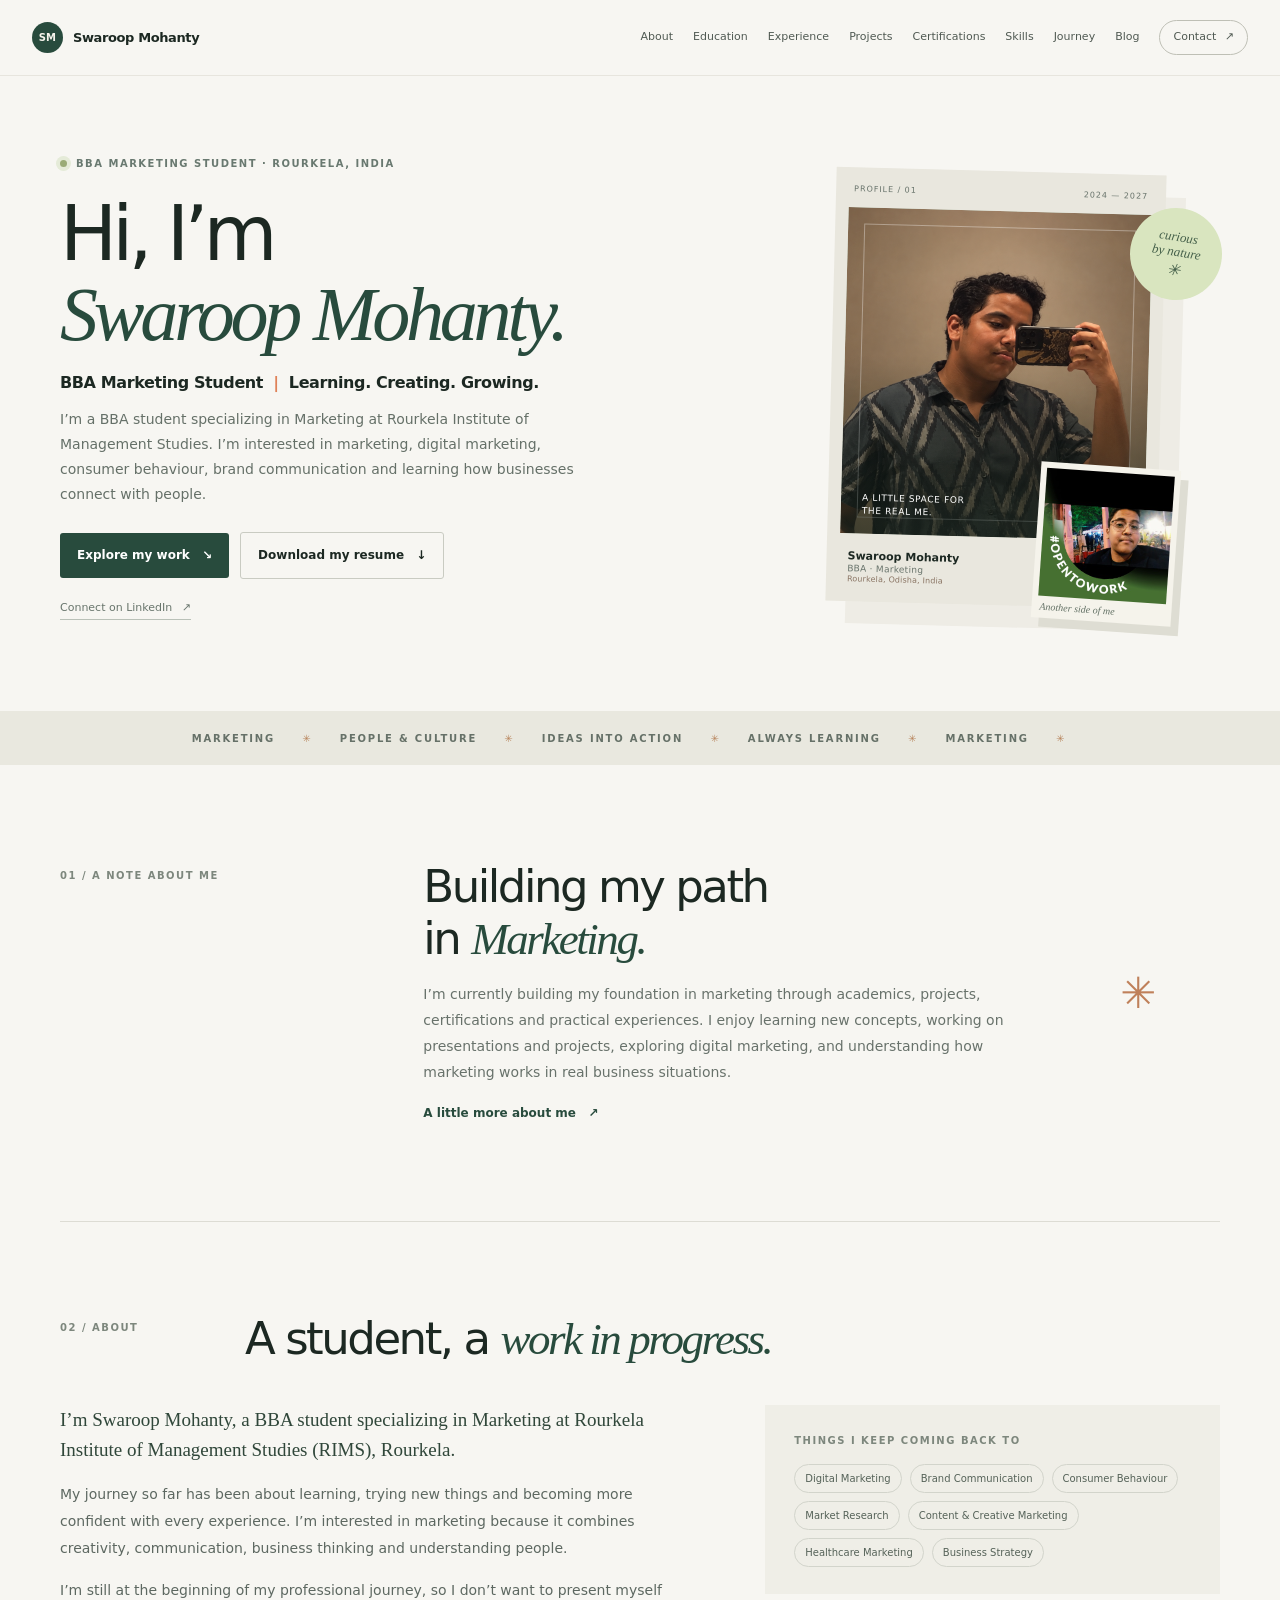
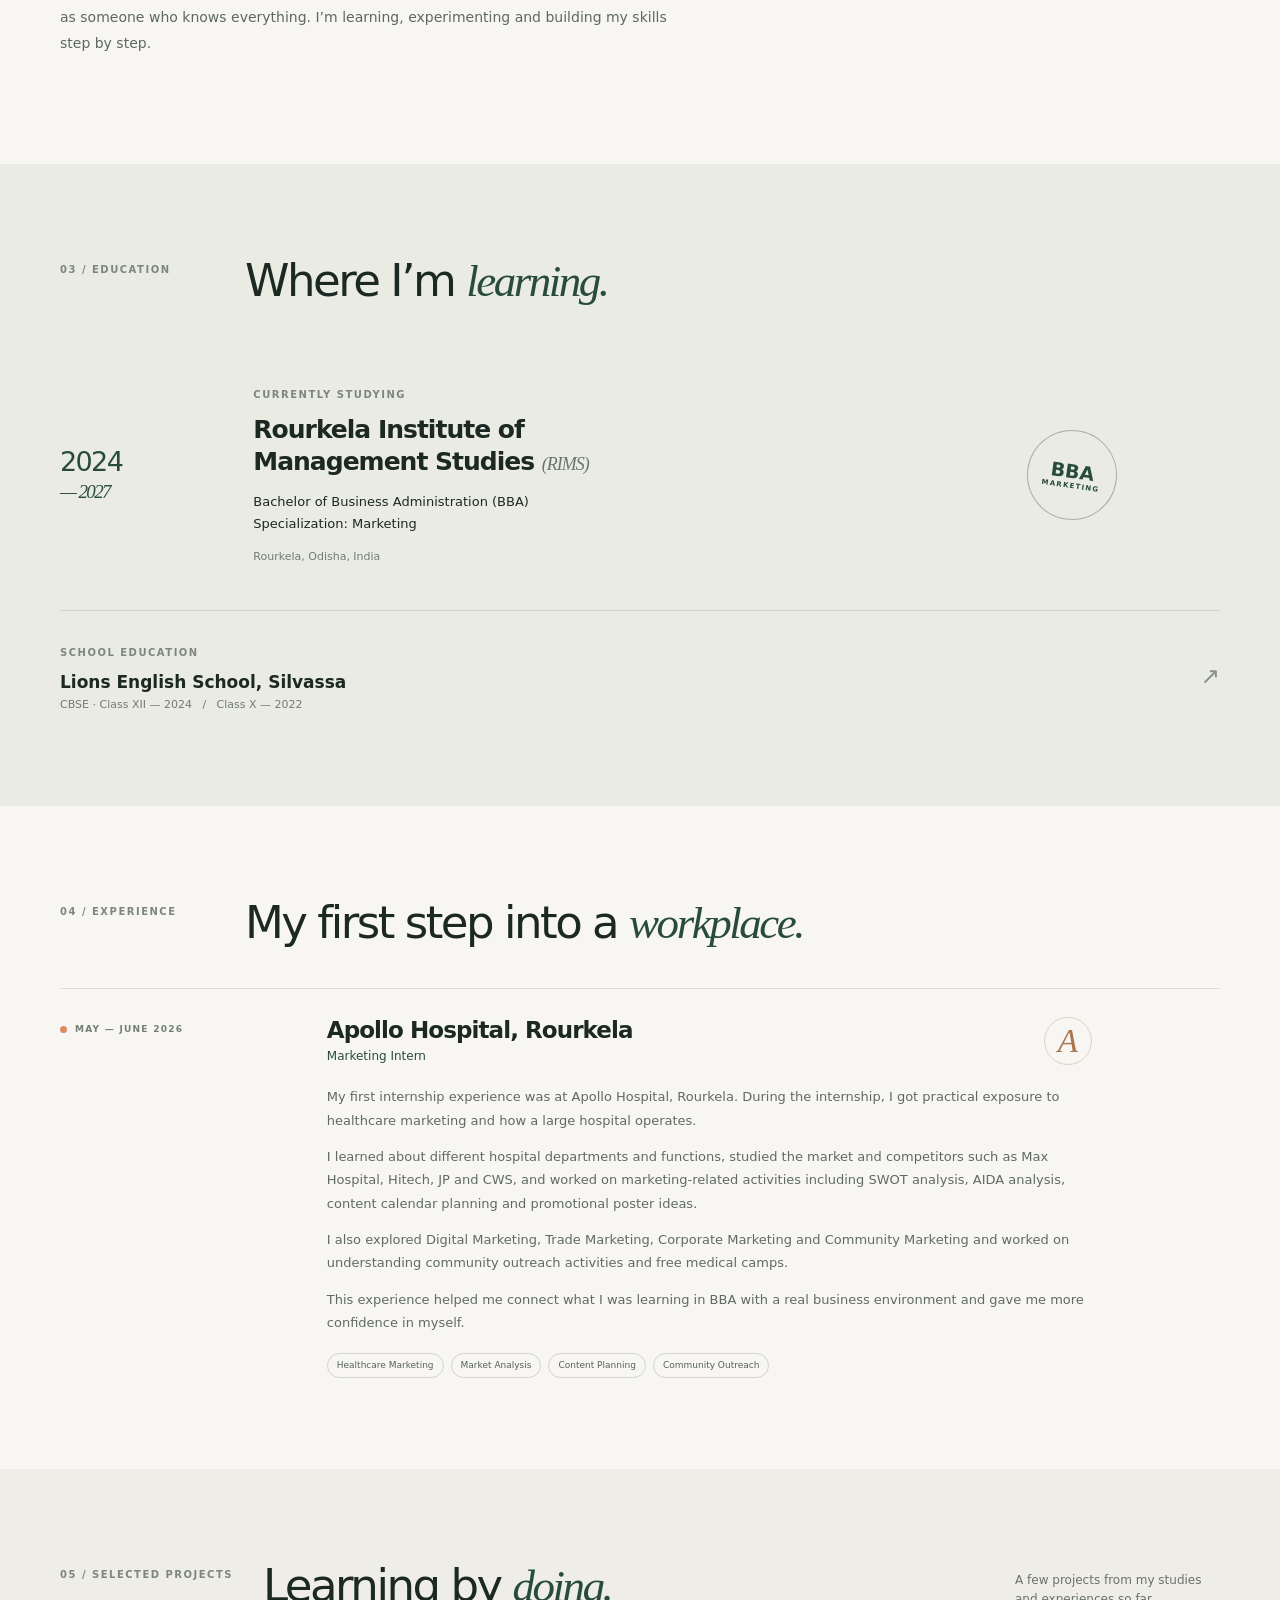
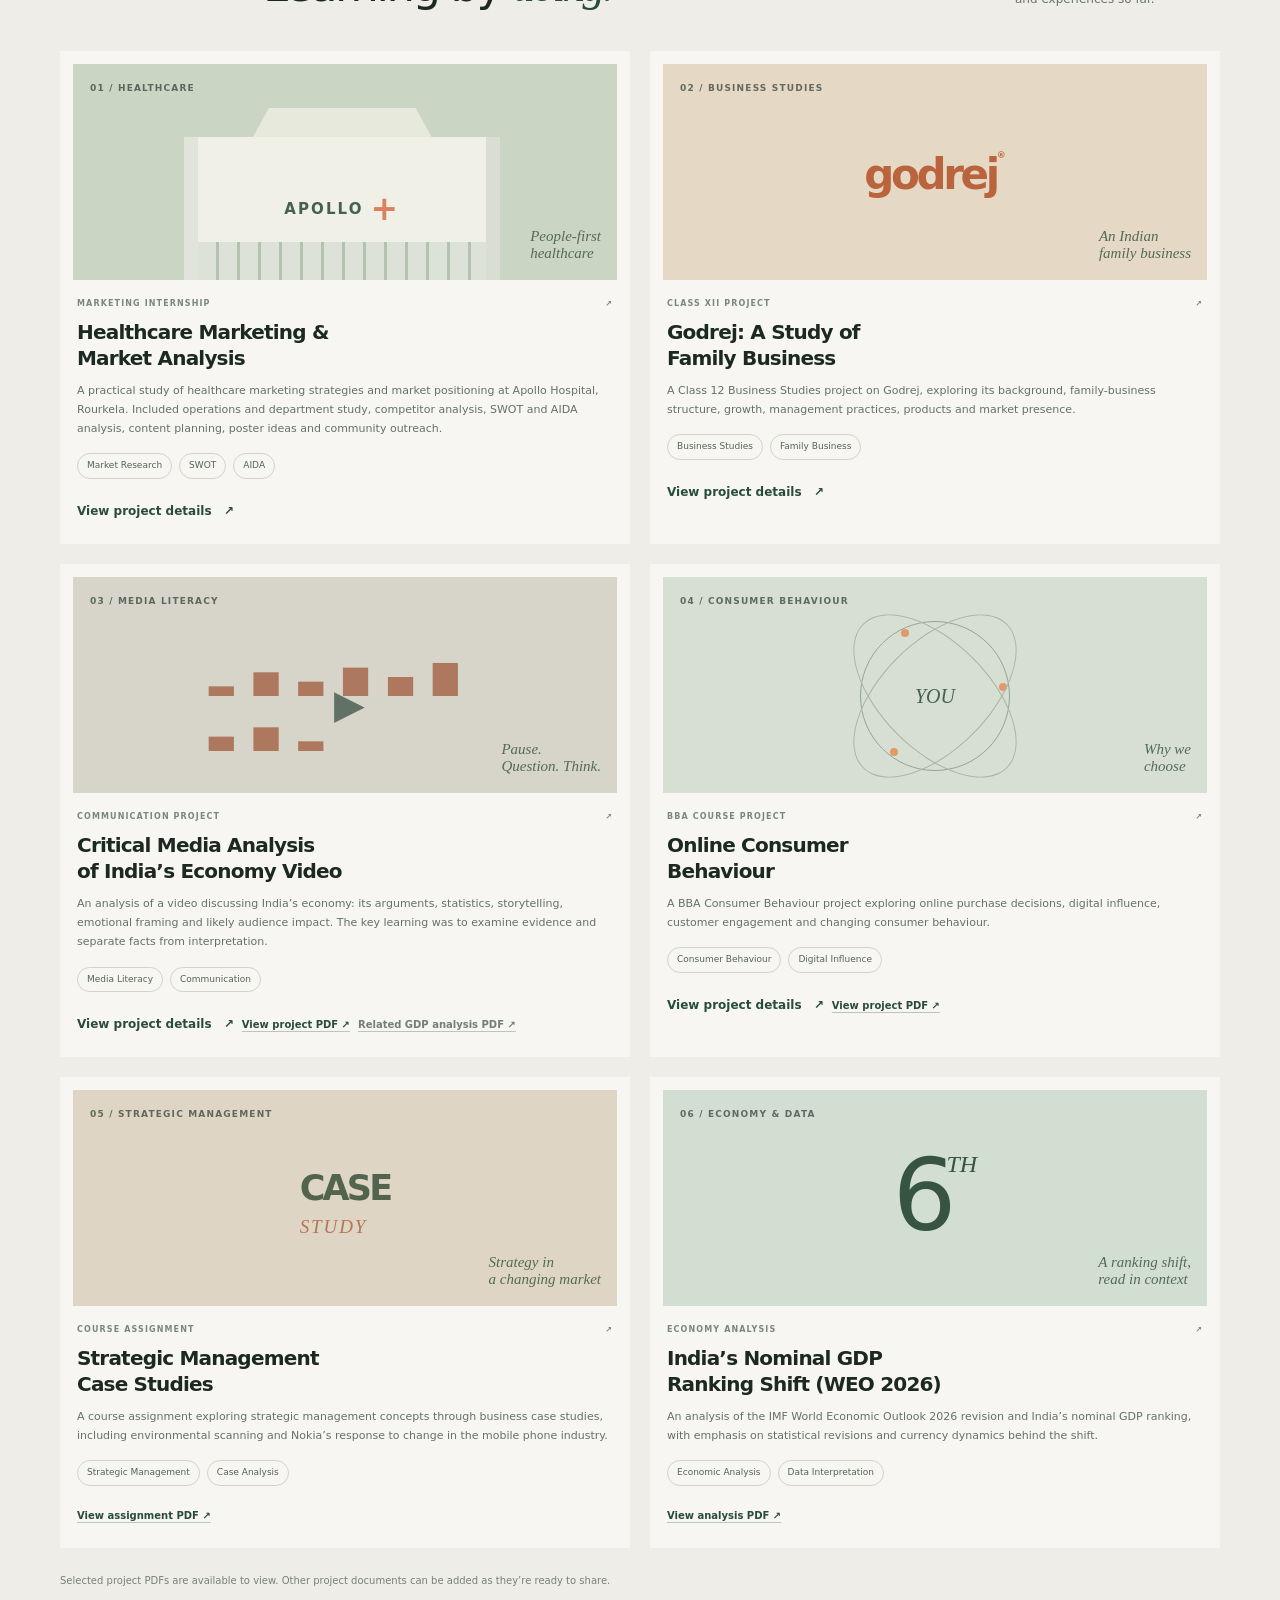
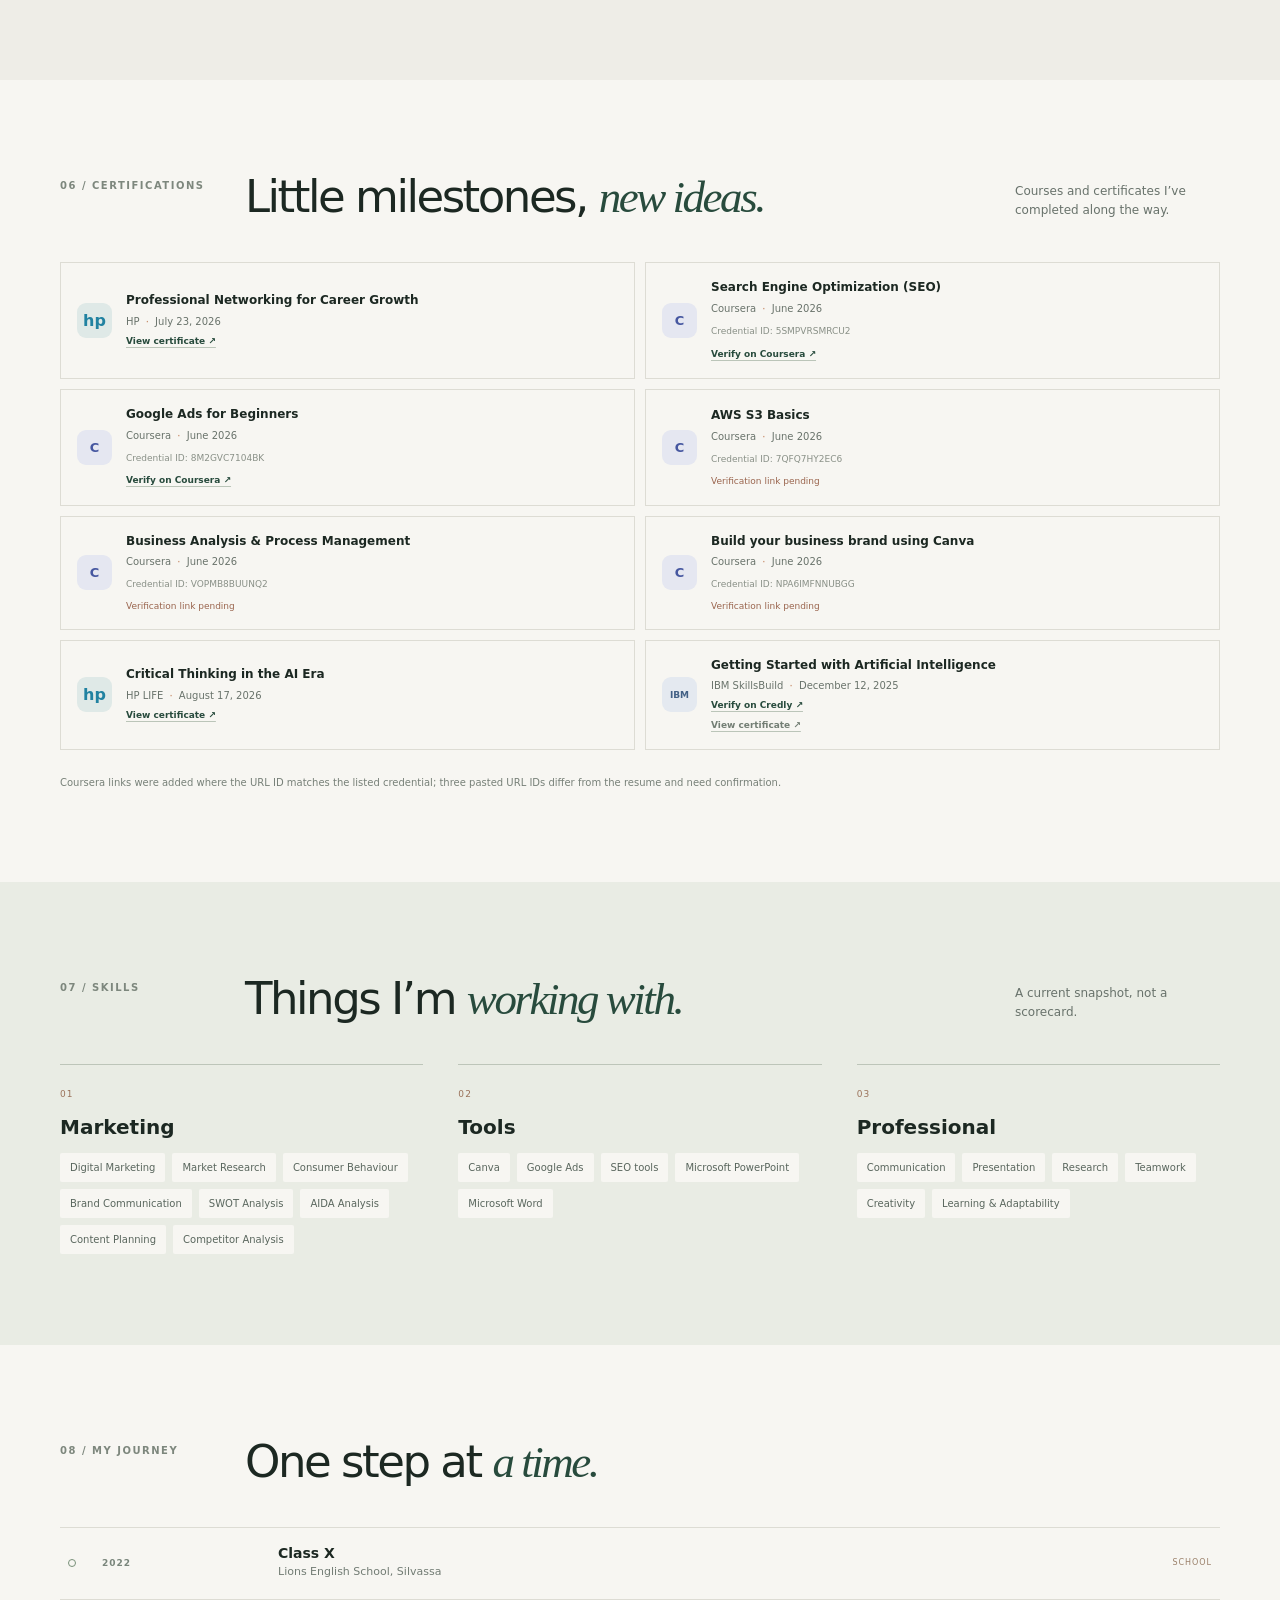
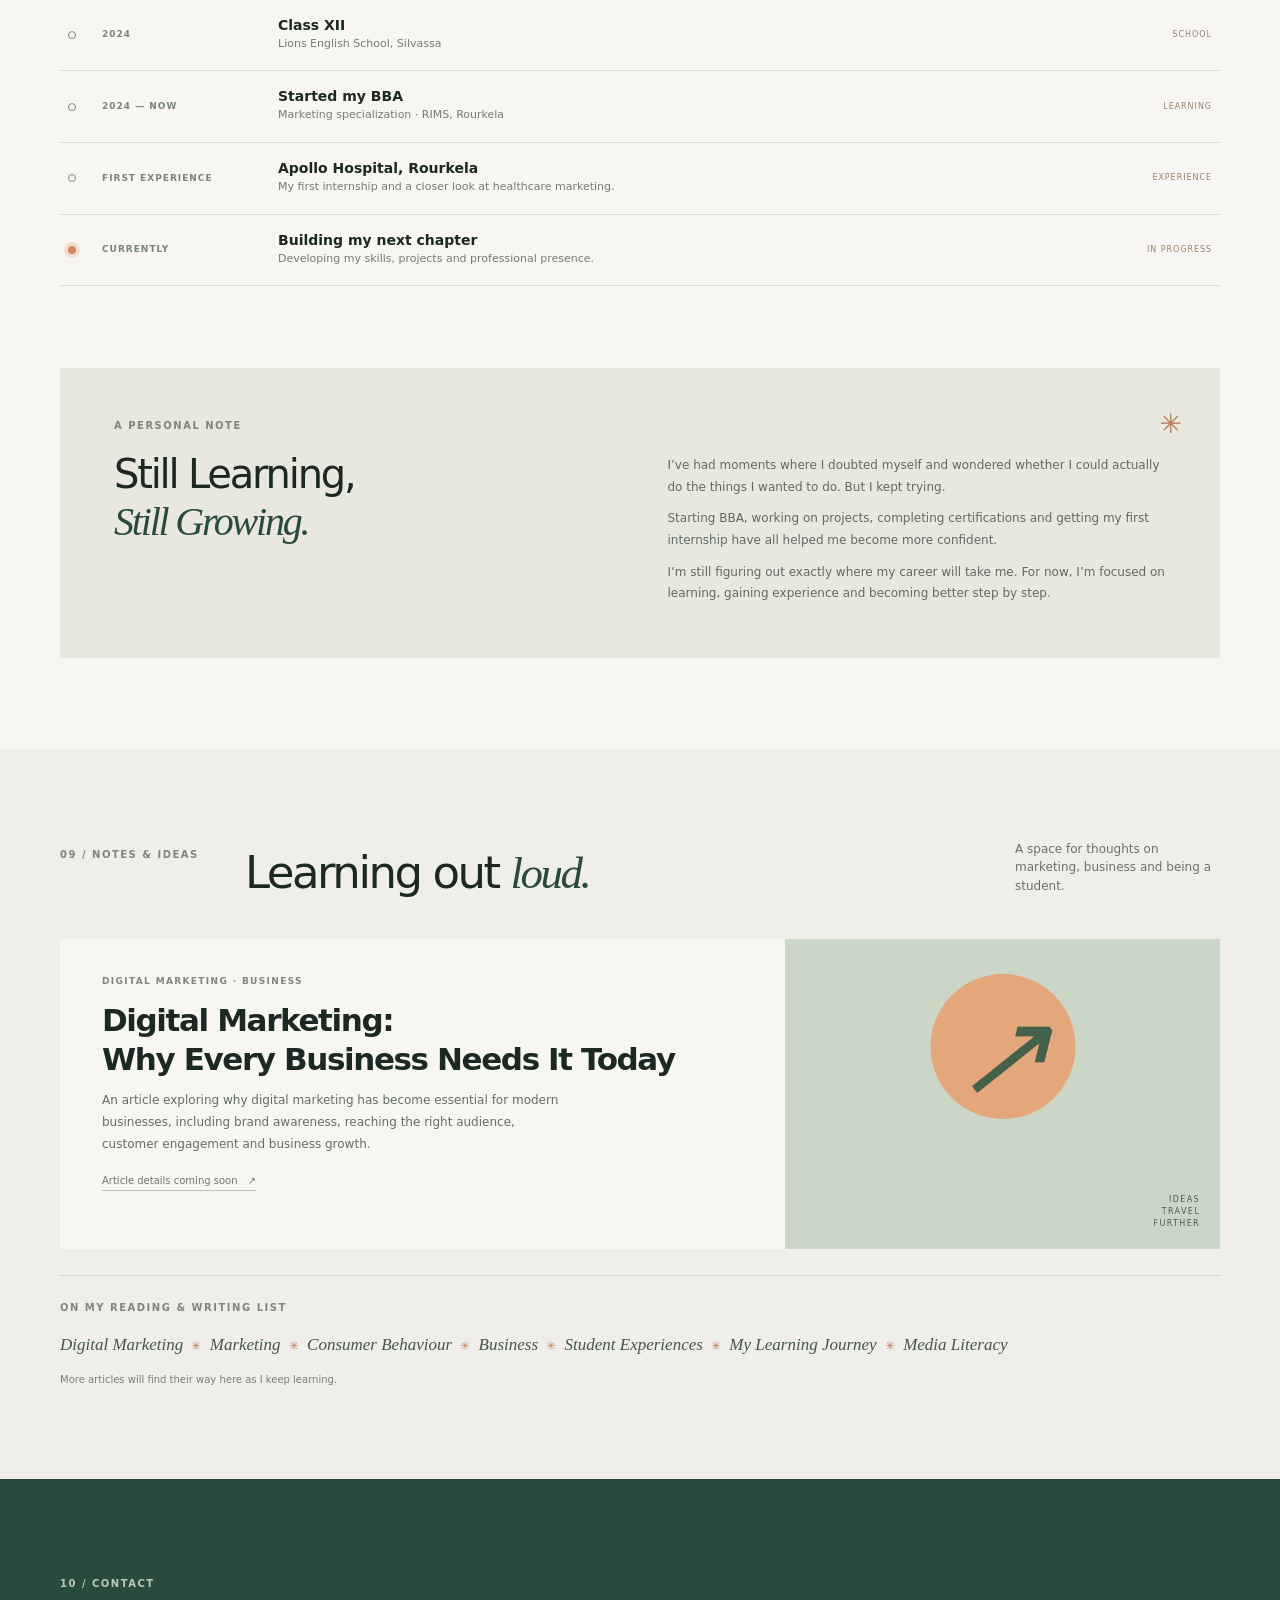
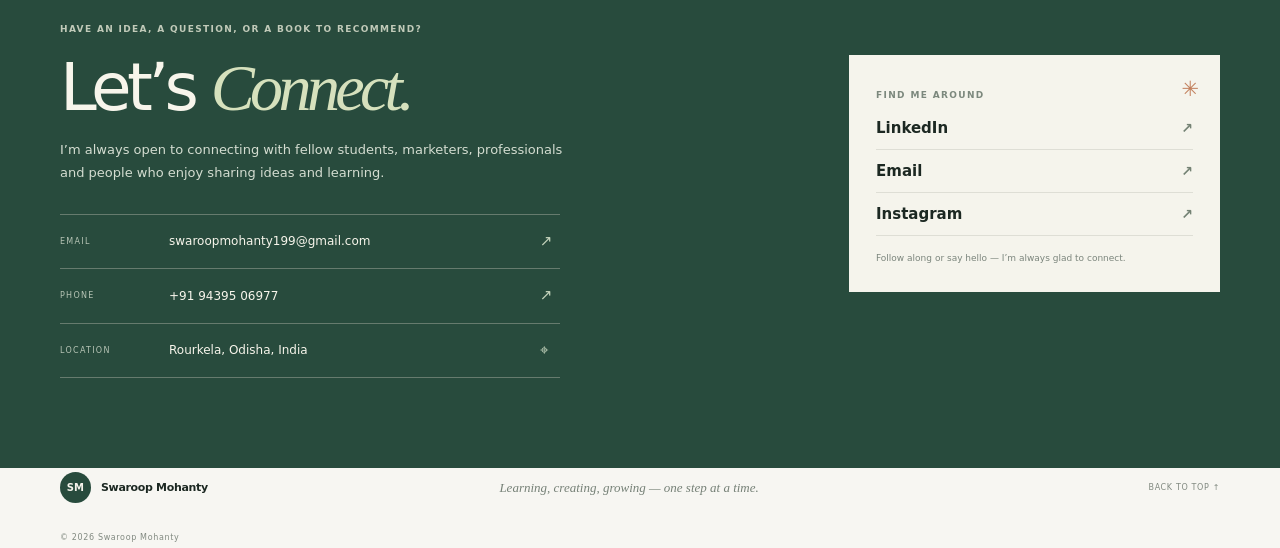
==== commit 6a17b8cb: "Add Google Search Console verification" ====
--- a/index.html
+++ b/index.html
@@ -1,6 +1,7 @@
 <!doctype html>
 <html lang="en">
 <head>
+  <meta name="google-site-verification" content="nTfiwnUR2JiBG8sj3zIXjEtSGJ4RKQl95M5QxER2Jw8" />
   <meta charset="utf-8"><meta name="viewport" content="width=device-width, initial-scale=1">
   <title>Swaroop Mohanty | BBA Marketing Student</title>
   <meta name="description" content="Swaroop Mohanty is a BBA Marketing student at Rourkela Institute of Management Studies, building skills in marketing, digital marketing, market research and brand communication.">
@@ -45,4 +46,3 @@
 <dialog class="project-dialog"><button class="dialog-close" aria-label="Close">×</button><p class="eyebrow dialog-eyebrow"></p><h2 class="dialog-title"></h2><p class="dialog-copy"></p><div class="dialog-tags"></div><p class="dialog-note">Project documents aren’t available to share yet.</p></dialog>
 <script src="script.js"></script>
 </body></html>
-
